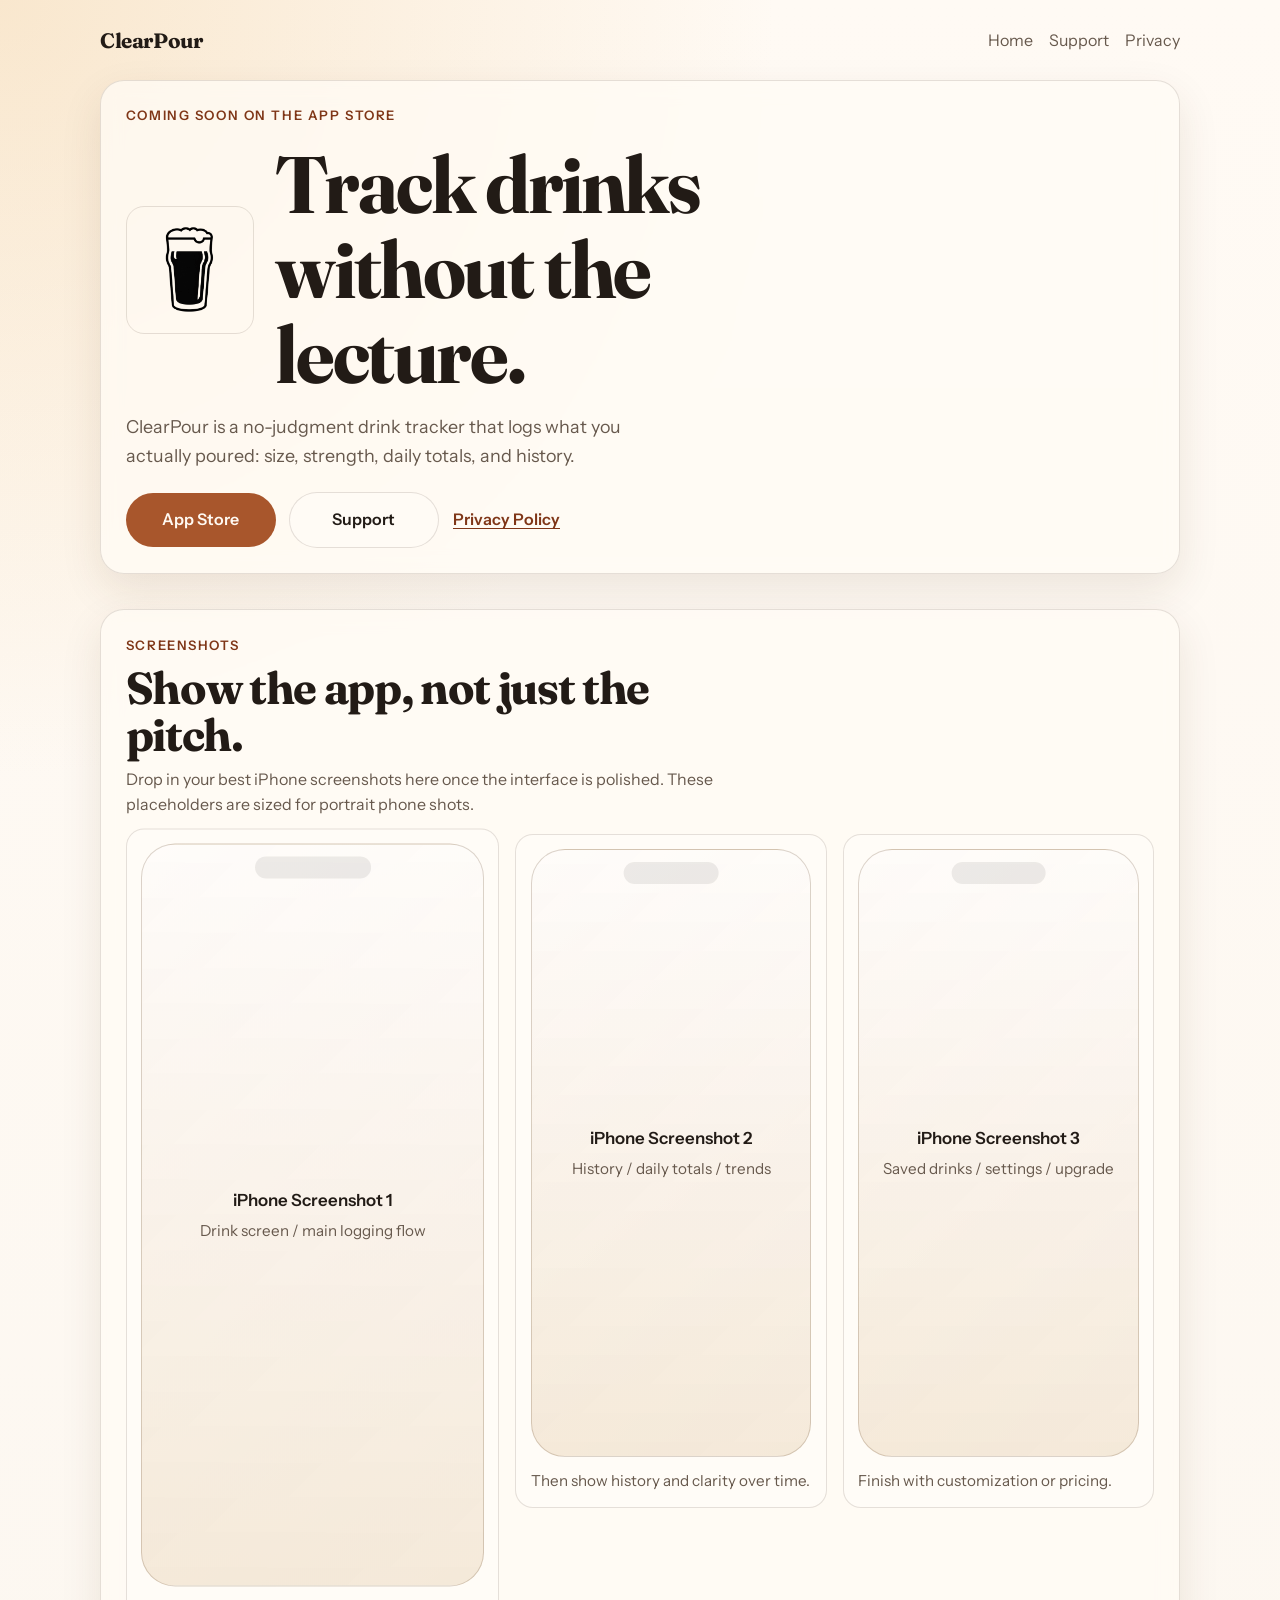
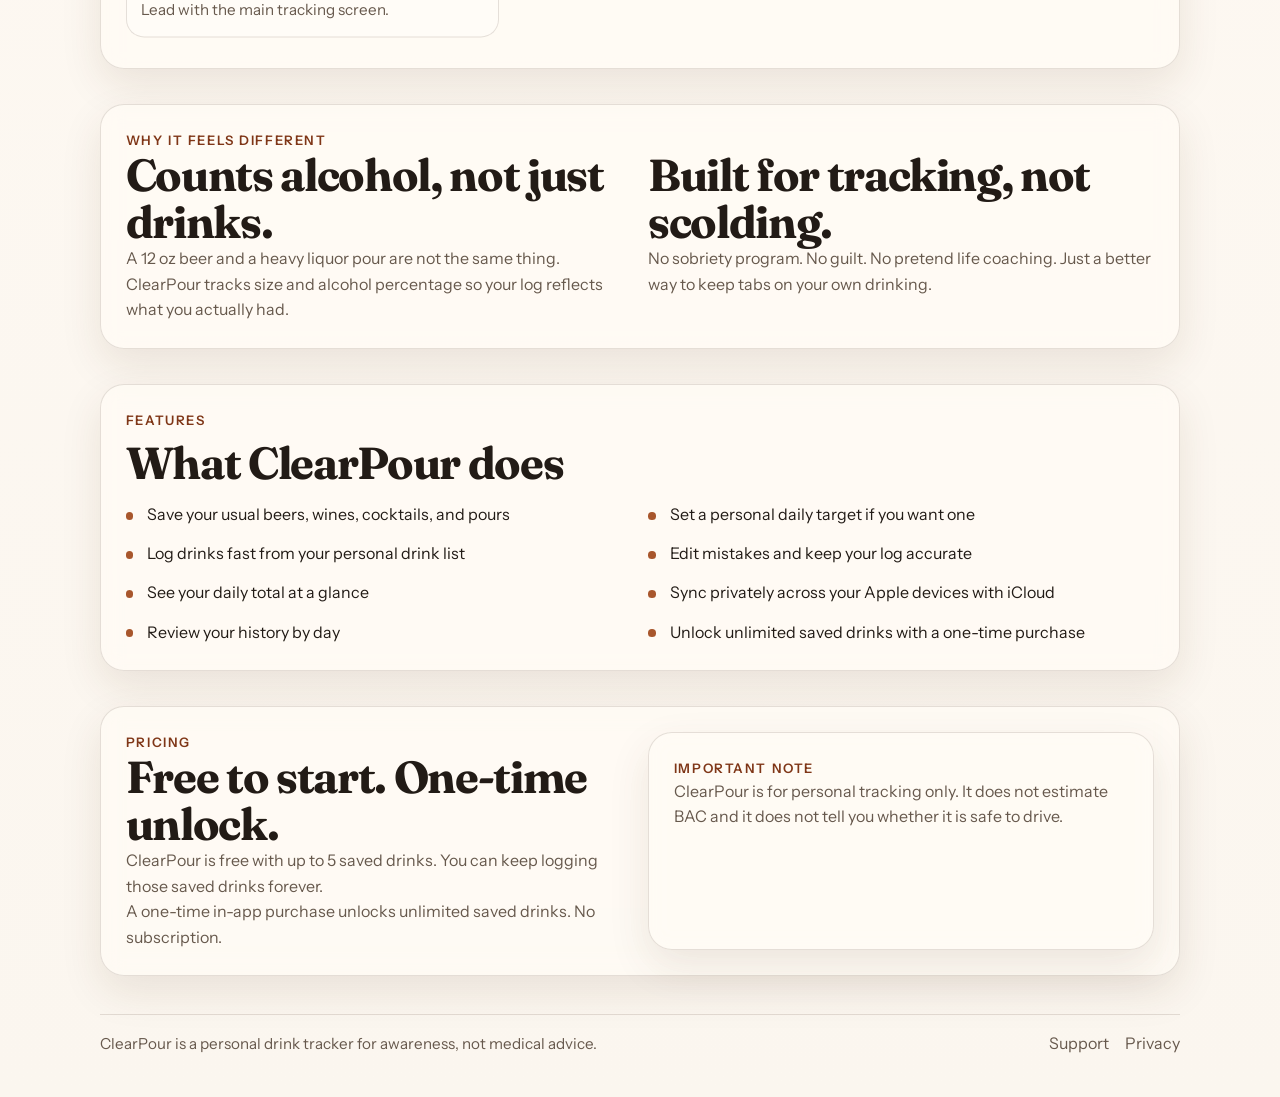
==== index.html @ d5881a1d "Add glasses" ====
<!DOCTYPE html>
<html lang="en">
  <head>
    <meta charset="UTF-8" />
    <meta name="viewport" content="width=device-width, initial-scale=1.0" />
    <title>ClearPour</title>
    <meta
      name="description"
      content="ClearPour is a no-judgment drink tracker that tracks what you actually poured: size, strength, daily totals, and history."
    />
    <link rel="preconnect" href="https://fonts.googleapis.com" />
    <link rel="preconnect" href="https://fonts.gstatic.com" crossorigin />
    <link
      href="https://fonts.googleapis.com/css2?family=Fraunces:opsz,wght@9..144,600;9..144,700&family=Instrument+Sans:wght@400;500;600&display=swap"
      rel="stylesheet"
    />
    <link rel="icon" type="image/png" sizes="32x32" href="/favicon.png" />
    <link rel="icon" type="image/png" sizes="16x16" href="/assets/icons/favicon-16x16.png" />
    <link rel="apple-touch-icon" sizes="180x180" href="/apple-touch-icon.png" />
    <link rel="stylesheet" href="/assets/styles.css" />
  </head>
  <body>
    <div class="site-shell">
      <header class="site-header">
        <a class="brand" href="/">ClearPour</a>
        <nav class="site-nav" aria-label="Primary">
          <a href="/">Home</a>
          <a href="/support/">Support</a>
          <a href="/privacy/">Privacy</a>
        </nav>
      </header>

      <main>
        <section class="hero">
          <p class="eyebrow">Coming soon on the App Store</p>
          <div class="hero-title-row">
            <div class="hero-drink-mark" aria-hidden="true">
              <img src="/assets/containers/beer-pint-glass.png" alt="" />
            </div>
            <h1>Track drinks without the lecture.</h1>
          </div>
          <p class="lede">
            ClearPour is a no-judgment drink tracker that logs what you actually
            poured: size, strength, daily totals, and history.
          </p>
          <div class="hero-actions">
            <a class="button" href="#">App Store</a>
            <a class="button button-secondary" href="/support/">Support</a>
            <a class="text-link" href="/privacy/">Privacy Policy</a>
          </div>
        </section>

        <section class="screenshot-section">
          <div class="section-heading">
            <p class="eyebrow">Screenshots</p>
            <h2>Show the app, not just the pitch.</h2>
            <p>
              Drop in your best iPhone screenshots here once the interface is
              polished. These placeholders are sized for portrait phone shots.
            </p>
          </div>

          <div class="screenshot-rail" aria-label="App screenshot placeholders">
            <figure class="phone-shot phone-shot-primary">
              <div class="screen-placeholder">
                <span class="placeholder-label">iPhone Screenshot 1</span>
                <span class="placeholder-note">Drink screen / main logging flow</span>
              </div>
              <figcaption>Lead with the main tracking screen.</figcaption>
            </figure>

            <figure class="phone-shot">
              <div class="screen-placeholder">
                <span class="placeholder-label">iPhone Screenshot 2</span>
                <span class="placeholder-note">History / daily totals / trends</span>
              </div>
              <figcaption>Then show history and clarity over time.</figcaption>
            </figure>

            <figure class="phone-shot">
              <div class="screen-placeholder">
                <span class="placeholder-label">iPhone Screenshot 3</span>
                <span class="placeholder-note">Saved drinks / settings / upgrade</span>
              </div>
              <figcaption>Finish with customization or pricing.</figcaption>
            </figure>
          </div>
        </section>

        <section class="highlight-panel">
          <p class="eyebrow">Why it feels different</p>
          <div class="highlight-grid">
            <div>
              <h2>Counts alcohol, not just drinks.</h2>
              <p>
                A 12 oz beer and a heavy liquor pour are not the same thing.
                ClearPour tracks size and alcohol percentage so your log reflects
                what you actually had.
              </p>
            </div>
            <div>
              <h2>Built for tracking, not scolding.</h2>
              <p>
                No sobriety program. No guilt. No pretend life coaching. Just a
                better way to keep tabs on your own drinking.
              </p>
            </div>
          </div>
        </section>

        <section class="copy-section">
          <div class="section-heading">
            <p class="eyebrow">Features</p>
            <h2>What ClearPour does</h2>
          </div>
          <div class="feature-columns">
            <ul class="plain-list">
              <li>Save your usual beers, wines, cocktails, and pours</li>
              <li>Log drinks fast from your personal drink list</li>
              <li>See your daily total at a glance</li>
              <li>Review your history by day</li>
            </ul>
            <ul class="plain-list">
              <li>Set a personal daily target if you want one</li>
              <li>Edit mistakes and keep your log accurate</li>
              <li>Sync privately across your Apple devices with iCloud</li>
              <li>Unlock unlimited saved drinks with a one-time purchase</li>
            </ul>
          </div>
        </section>

        <section class="pricing-row">
          <div>
            <p class="eyebrow">Pricing</p>
            <h2>Free to start. One-time unlock.</h2>
            <p>
              ClearPour is free with up to 5 saved drinks. You can keep logging
              those saved drinks forever.
            </p>
            <p>
              A one-time in-app purchase unlocks unlimited saved drinks. No
              subscription.
            </p>
          </div>
          <aside class="callout">
            <p class="eyebrow">Important note</p>
            <p>
              ClearPour is for personal tracking only. It does not estimate BAC
              and it does not tell you whether it is safe to drive.
            </p>
          </aside>
        </section>
      </main>

      <footer class="site-footer">
        <p>ClearPour is a personal drink tracker for awareness, not medical advice.</p>
        <div class="footer-links">
          <a href="/support/">Support</a>
          <a href="/privacy/">Privacy</a>
        </div>
      </footer>
    </div>
  </body>
</html>
---- assets/styles.css ----
:root {
  color-scheme: light;
  --bg: #fbf6ef;
  --bg-warm: #f1e4d2;
  --paper: rgba(255, 251, 245, 0.76);
  --paper-strong: rgba(255, 252, 247, 0.92);
  --ink: #221b16;
  --muted: #67594d;
  --line: rgba(72, 52, 35, 0.14);
  --accent: #a8562c;
  --accent-deep: #7f3617;
  --highlight: #f0cb95;
  --radius-lg: 24px;
  --radius-md: 18px;
  --content-width: min(1040px, calc(100vw - 1.5rem));
  --shadow: 0 16px 42px rgba(76, 47, 24, 0.1);
}

* {
  box-sizing: border-box;
}

html {
  min-height: 100%;
  background:
    radial-gradient(circle at top left, rgba(240, 203, 149, 0.4), transparent 26%),
    linear-gradient(180deg, #fffaf4 0%, var(--bg) 100%);
}

body {
  margin: 0;
  color: var(--ink);
  font-family: "Instrument Sans", "Avenir Next", "Segoe UI", sans-serif;
  line-height: 1.6;
}

a {
  color: var(--accent-deep);
  text-decoration-thickness: 0.08em;
  text-underline-offset: 0.18em;
}

a:hover {
  color: var(--accent);
}

.site-shell {
  width: var(--content-width);
  margin: 0 auto;
  padding: 0.9rem 0 2.5rem;
}

.site-header,
.site-footer {
  display: flex;
  align-items: center;
  justify-content: space-between;
  gap: 1rem;
}

.site-header {
  padding: 0.4rem 0 1.4rem;
}

.brand {
  color: var(--ink);
  text-decoration: none;
  font-family: "Fraunces", Georgia, serif;
  font-size: 1.3rem;
  font-weight: 700;
  letter-spacing: -0.02em;
}

.site-nav,
.footer-links {
  display: flex;
  flex-wrap: wrap;
  gap: 1rem;
}

.site-nav a,
.footer-links a {
  color: var(--muted);
  text-decoration: none;
}

.site-nav a:hover,
.footer-links a:hover {
  color: var(--ink);
}

main,
.page-main {
  display: grid;
  gap: 2.2rem;
}

.hero,
.page-hero,
.copy-section,
.policy-text,
.pricing-row,
.screenshot-section {
  display: grid;
  gap: 1rem;
}

.hero,
.page-hero,
.copy-section,
.policy-text,
.pricing-row,
.screenshot-section,
.highlight-panel,
.callout {
  padding: 1.2rem;
  border: 1px solid var(--line);
  border-radius: var(--radius-lg);
  background: var(--paper);
  box-shadow: var(--shadow);
  backdrop-filter: blur(10px);
}

.eyebrow {
  margin: 0;
  color: var(--accent-deep);
  font-size: 0.82rem;
  font-weight: 600;
  letter-spacing: 0.12em;
  text-transform: uppercase;
}

h1,
h2,
h3 {
  margin: 0;
  font-family: "Fraunces", Georgia, serif;
  font-weight: 700;
  letter-spacing: -0.03em;
  line-height: 1.06;
}

h1 {
  max-width: 10ch;
  font-size: clamp(2.8rem, 13vw, 5rem);
}

.hero-title-row {
  display: flex;
  align-items: center;
  gap: clamp(0.85rem, 3vw, 1.35rem);
}

.hero-drink-mark {
  width: clamp(5.25rem, 18vw, 8rem);
  aspect-ratio: 1;
  flex: 0 0 auto;
  display: flex;
  align-items: center;
  justify-content: center;
  overflow: hidden;
  border: 1px solid var(--line);
  border-radius: var(--radius-md);
  background: transparent;
}

.hero-drink-mark img {
  display: block;
  width: 72%;
  height: 72%;
  object-fit: contain;
  filter: grayscale(1) contrast(1.18) brightness(0.98);
  mix-blend-mode: multiply;
}

h2 {
  font-size: clamp(1.8rem, 7vw, 2.8rem);
}

h3 {
  font-size: 1.22rem;
}

p {
  margin: 0;
  color: var(--muted);
}

.lede {
  max-width: 34rem;
  font-size: 1.12rem;
}

.narrow {
  max-width: 42rem;
}

.hero-actions {
  display: flex;
  flex-wrap: wrap;
  gap: 0.8rem;
  padding-top: 0.35rem;
}

.button {
  display: inline-flex;
  align-items: center;
  justify-content: center;
  min-height: 3rem;
  padding: 0.9rem 1.2rem;
  border-radius: 999px;
  background: var(--accent);
  color: #fff9f2;
  font-weight: 600;
  text-decoration: none;
}

.button:hover {
  background: var(--accent-deep);
  color: #fff9f2;
}

.button-secondary {
  background: rgba(255, 251, 245, 0.9);
  color: var(--ink);
  border: 1px solid var(--line);
}

.button-secondary:hover {
  color: var(--ink);
  background: #fffdf9;
}

.text-link {
  display: inline-flex;
  align-items: center;
  padding: 0.9rem 0.1rem;
  font-weight: 600;
}

.section-heading {
  display: grid;
  gap: 0.5rem;
  max-width: 40rem;
}

.screenshot-rail {
  display: grid;
  grid-template-columns: 1fr;
  gap: 1rem;
}

.phone-shot {
  margin: 0;
  display: grid;
  gap: 0.7rem;
  padding: 0.9rem;
  border: 1px solid var(--line);
  border-radius: var(--radius-md);
  background: var(--paper-strong);
}

.screen-placeholder {
  aspect-ratio: 9 / 19.5;
  border-radius: 34px;
  border: 1px solid rgba(96, 64, 33, 0.22);
  background:
    linear-gradient(180deg, rgba(255, 255, 255, 0.82), rgba(244, 232, 216, 0.9)),
    linear-gradient(135deg, rgba(240, 203, 149, 0.25), rgba(168, 86, 44, 0.08));
  display: flex;
  align-items: center;
  justify-content: center;
  flex-direction: column;
  padding: 1.4rem;
  text-align: center;
  position: relative;
  overflow: hidden;
}

.screen-placeholder::before {
  content: "";
  position: absolute;
  top: 12px;
  left: 50%;
  width: 34%;
  max-width: 118px;
  height: 22px;
  transform: translateX(-50%);
  border-radius: 999px;
  background: rgba(34, 27, 22, 0.08);
}

.placeholder-label {
  color: var(--ink);
  font-weight: 600;
  font-size: 1.05rem;
}

.placeholder-note {
  margin-top: 0.3rem;
  max-width: 15rem;
  color: var(--muted);
  font-size: 0.95rem;
}

.phone-shot figcaption {
  color: var(--muted);
  font-size: 0.95rem;
}

.highlight-grid,
.feature-columns,
.pricing-row {
  display: grid;
  gap: 1rem;
}

.plain-list,
.faq-list {
  margin: 0;
  padding: 0;
}

.plain-list {
  list-style: none;
  display: grid;
  gap: 0.85rem;
}

.plain-list li {
  position: relative;
  padding-left: 1.35rem;
}

.plain-list li::before {
  content: "";
  position: absolute;
  top: 0.62rem;
  left: 0;
  width: 0.48rem;
  height: 0.48rem;
  border-radius: 50%;
  background: var(--accent);
}

.faq-list {
  display: grid;
  gap: 1.3rem;
}

.faq-list > div {
  padding: 1rem 0 0.1rem;
  border-top: 1px solid var(--line);
}

.faq-list > div:first-child {
  padding-top: 0.2rem;
  border-top: 0;
}

.faq-list > div,
.policy-text > h2,
.policy-text > p {
  max-width: 42rem;
}

.policy-text > h2 {
  margin-top: 1rem;
}

.policy-text > h2:first-child {
  margin-top: 0;
}

.policy-text > p + h2 {
  padding-top: 0.35rem;
}

.site-footer {
  margin-top: 2.4rem;
  padding-top: 1rem;
  border-top: 1px solid var(--line);
}

.site-footer p {
  max-width: 36rem;
  font-size: 0.95rem;
}

@media (min-width: 700px) {
  .site-shell {
    width: min(1080px, calc(100vw - 2rem));
    padding-top: 1.1rem;
  }

  .hero-actions {
    align-items: center;
  }

  .button {
    min-width: 150px;
  }

  .screenshot-rail {
    grid-template-columns: 1.2fr 1fr 1fr;
    align-items: start;
  }

  .phone-shot-primary {
    transform: translateY(-0.35rem);
  }

  .highlight-grid,
  .feature-columns,
  .pricing-row {
    grid-template-columns: 1fr 1fr;
  }

  .hero,
  .page-hero,
  .copy-section,
  .policy-text,
  .pricing-row,
  .screenshot-section,
  .highlight-panel,
  .callout {
    padding: 1.55rem;
  }
}

@media (max-width: 699px) {
  .site-header,
  .site-footer {
    align-items: flex-start;
    flex-direction: column;
  }

  .hero-title-row {
    align-items: flex-start;
  }

  .button {
    width: 100%;
  }

  .text-link {
    padding-top: 0.35rem;
  }
}
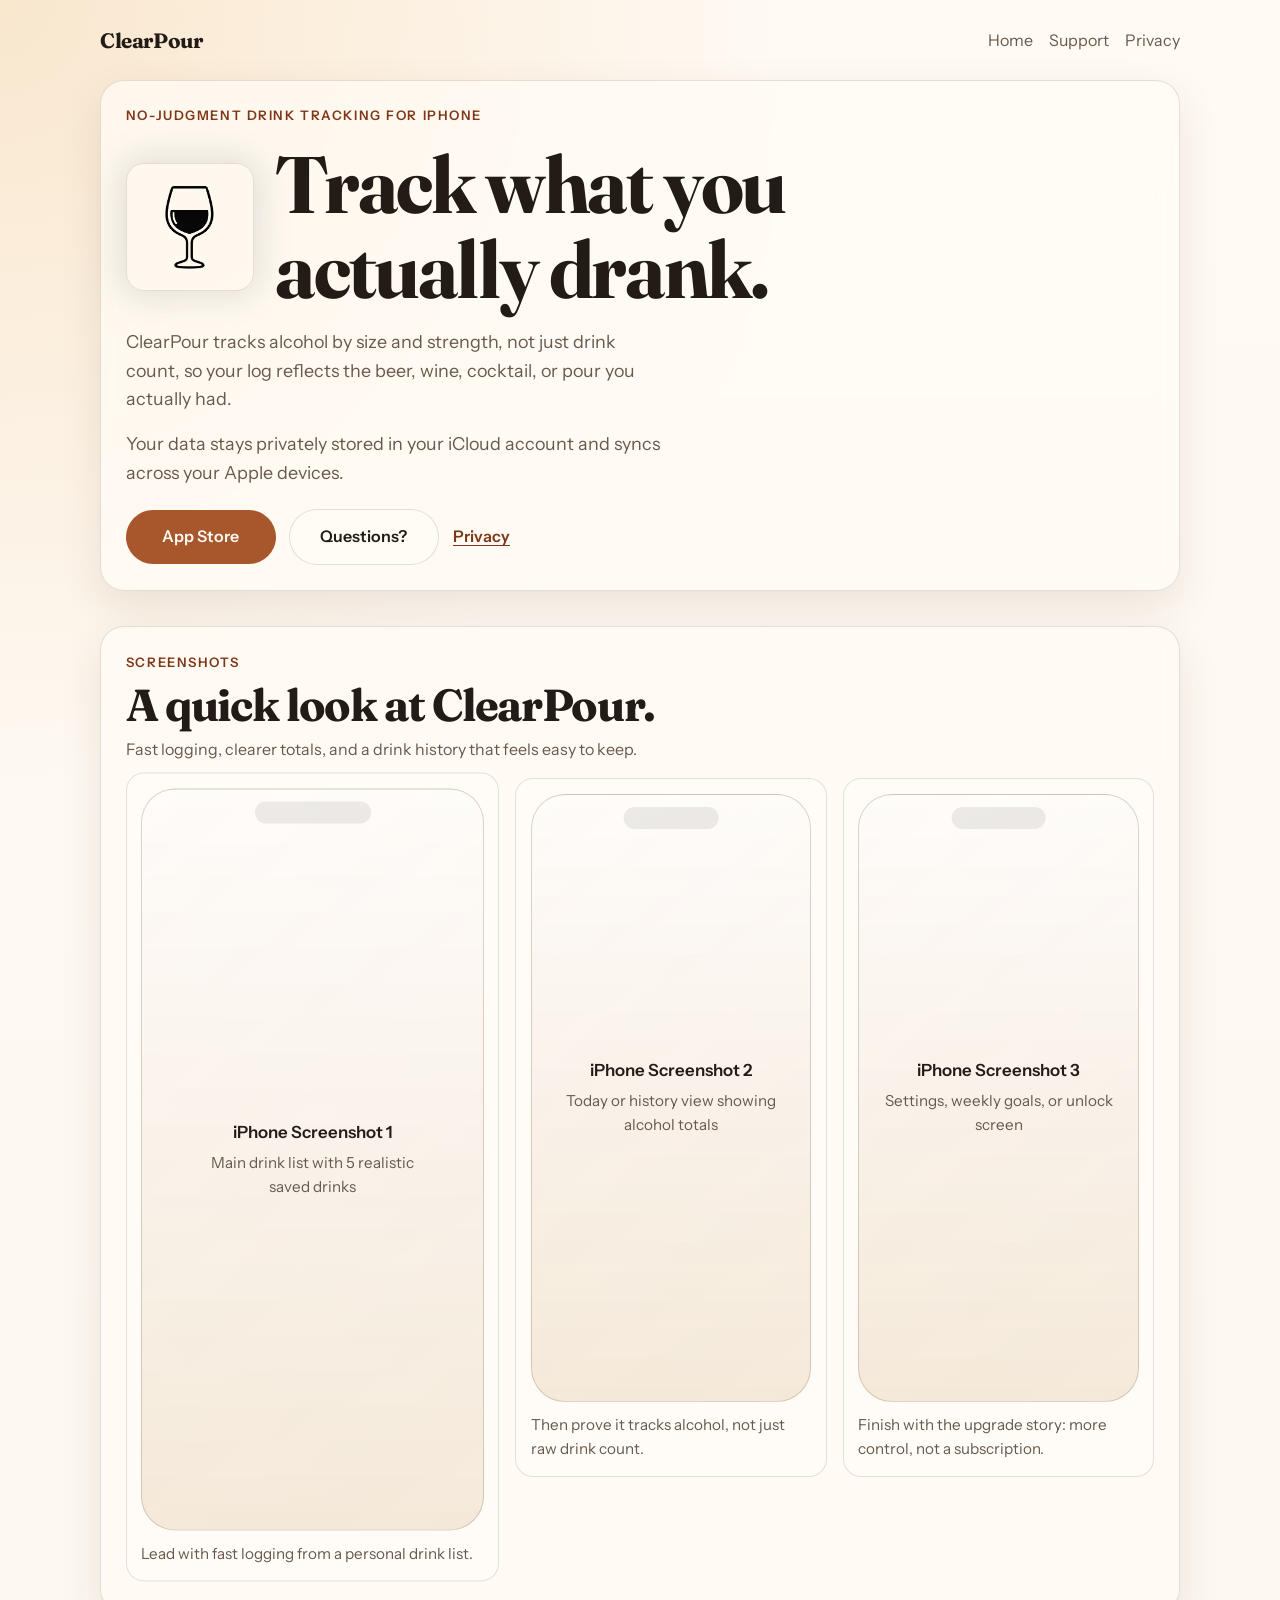
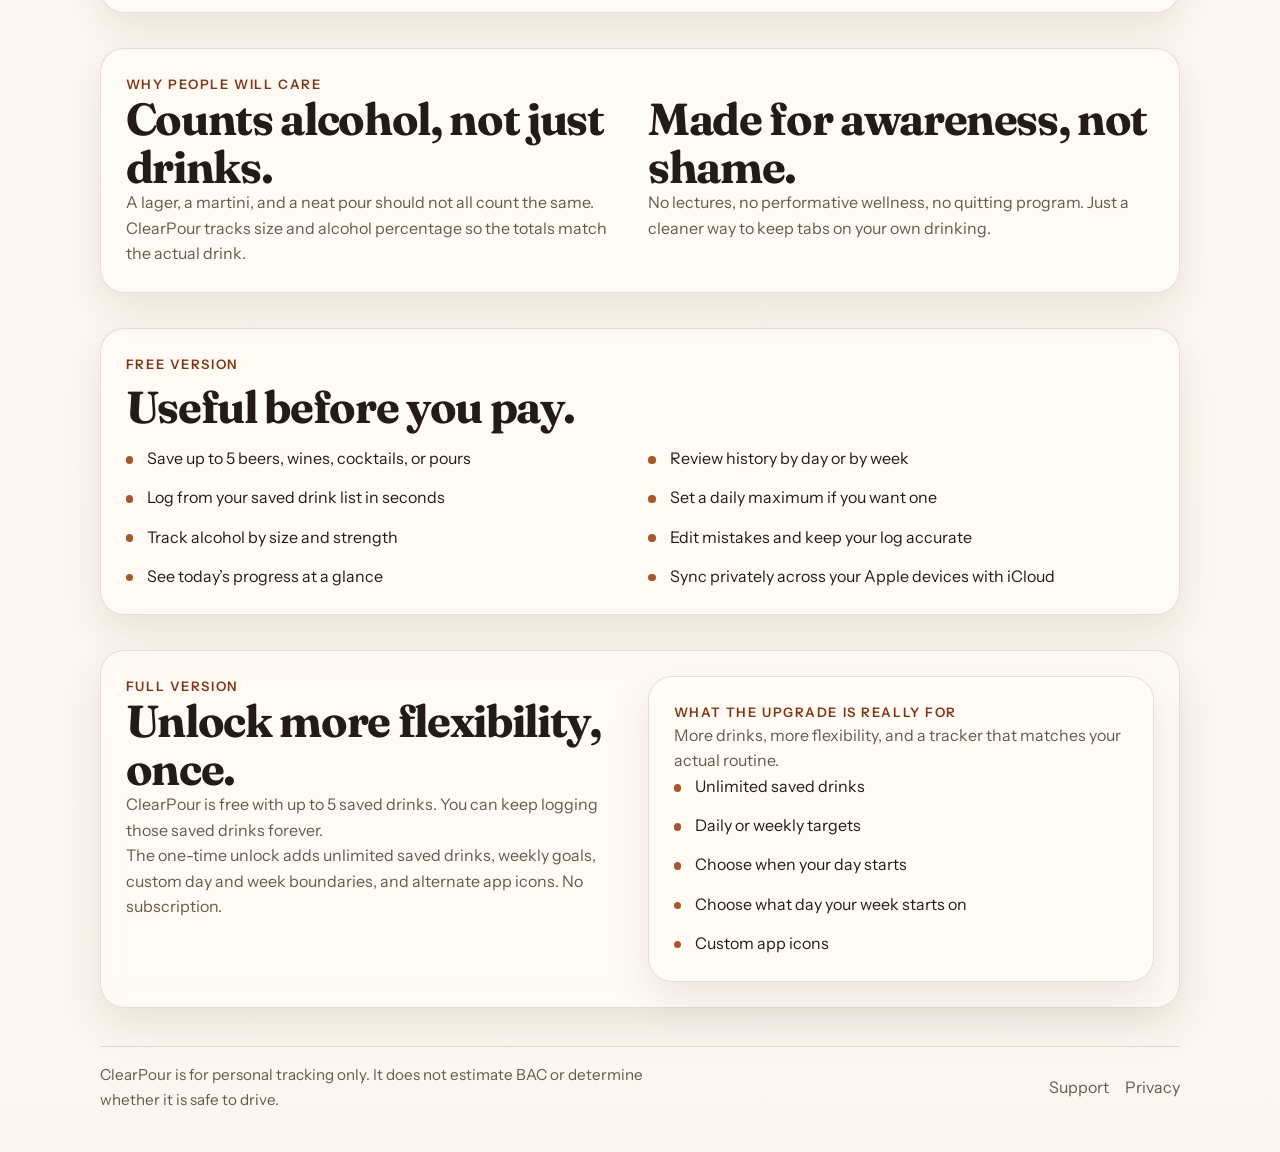
==== commit 5c66b5a8: "Refine copy" ====
--- a/index.html
+++ b/index.html
@@ -6,7 +6,7 @@
     <title>ClearPour</title>
     <meta
       name="description"
-      content="ClearPour is a no-judgment drink tracker that tracks what you actually poured: size, strength, daily totals, and history."
+      content="ClearPour is a no-judgment drink tracker that counts alcohol by size and strength, not just drink count, and keeps your data privately synced in your iCloud account."
     />
     <link rel="preconnect" href="https://fonts.googleapis.com" />
     <link rel="preconnect" href="https://fonts.gstatic.com" crossorigin />
@@ -18,6 +18,7 @@
     <link rel="icon" type="image/png" sizes="16x16" href="/assets/icons/favicon-16x16.png" />
     <link rel="apple-touch-icon" sizes="180x180" href="/apple-touch-icon.png" />
     <link rel="stylesheet" href="/assets/styles.css" />
+    <script src="/assets/container-cycle.js" defer></script>
   </head>
   <body>
     <div class="site-shell">
@@ -32,31 +33,41 @@
 
       <main>
         <section class="hero">
-          <p class="eyebrow">Coming soon on the App Store</p>
+          <p class="eyebrow">No-judgment drink tracking for iPhone</p>
           <div class="hero-title-row">
-            <div class="hero-drink-mark" aria-hidden="true">
-              <img src="/assets/containers/beer-pint-glass.png" alt="" />
+            <div class="hero-drink-mark">
+              <img
+                class="is-active"
+                src="/assets/containers/beer-pint-glass.png"
+                alt="Beer pint glass"
+              />
+              <img src="/assets/containers/wine.png" alt="Wine glass" />
+              <img src="/assets/containers/shot-glass.png" alt="Shot glass" />
+              <img src="/assets/containers/coupe-glass.png" alt="Coupe glass" />
             </div>
-            <h1>Track drinks without the lecture.</h1>
+            <h1>Track what you actually drank.</h1>
           </div>
           <p class="lede">
-            ClearPour is a no-judgment drink tracker that logs what you actually
-            poured: size, strength, daily totals, and history.
+            ClearPour tracks alcohol by size and strength, not just drink count,
+            so your log reflects the beer, wine, cocktail, or pour you actually had.
+          </p>
+          <p class="lede">
+            Your data stays privately stored in your iCloud account and syncs across
+            your Apple devices.
           </p>
           <div class="hero-actions">
             <a class="button" href="#">App Store</a>
-            <a class="button button-secondary" href="/support/">Support</a>
-            <a class="text-link" href="/privacy/">Privacy Policy</a>
+            <a class="button button-secondary" href="/support/">Questions?</a>
+            <a class="text-link" href="/privacy/">Privacy</a>
           </div>
         </section>
 
         <section class="screenshot-section">
           <div class="section-heading">
             <p class="eyebrow">Screenshots</p>
-            <h2>Show the app, not just the pitch.</h2>
+            <h2>A quick look at ClearPour.</h2>
             <p>
-              Drop in your best iPhone screenshots here once the interface is
-              polished. These placeholders are sized for portrait phone shots.
+              Fast logging, clearer totals, and a drink history that feels easy to keep.
             </p>
           </div>
 
@@ -64,45 +75,44 @@
             <figure class="phone-shot phone-shot-primary">
               <div class="screen-placeholder">
                 <span class="placeholder-label">iPhone Screenshot 1</span>
-                <span class="placeholder-note">Drink screen / main logging flow</span>
+                <span class="placeholder-note">Main drink list with 5 realistic saved drinks</span>
               </div>
-              <figcaption>Lead with the main tracking screen.</figcaption>
+              <figcaption>Lead with fast logging from a personal drink list.</figcaption>
             </figure>
 
             <figure class="phone-shot">
               <div class="screen-placeholder">
                 <span class="placeholder-label">iPhone Screenshot 2</span>
-                <span class="placeholder-note">History / daily totals / trends</span>
+                <span class="placeholder-note">Today or history view showing alcohol totals</span>
               </div>
-              <figcaption>Then show history and clarity over time.</figcaption>
+              <figcaption>Then prove it tracks alcohol, not just raw drink count.</figcaption>
             </figure>
 
             <figure class="phone-shot">
               <div class="screen-placeholder">
                 <span class="placeholder-label">iPhone Screenshot 3</span>
-                <span class="placeholder-note">Saved drinks / settings / upgrade</span>
+                <span class="placeholder-note">Settings, weekly goals, or unlock screen</span>
               </div>
-              <figcaption>Finish with customization or pricing.</figcaption>
+              <figcaption>Finish with the upgrade story: more control, not a subscription.</figcaption>
             </figure>
           </div>
         </section>
 
         <section class="highlight-panel">
-          <p class="eyebrow">Why it feels different</p>
+          <p class="eyebrow">Why people will care</p>
           <div class="highlight-grid">
             <div>
               <h2>Counts alcohol, not just drinks.</h2>
               <p>
-                A 12 oz beer and a heavy liquor pour are not the same thing.
-                ClearPour tracks size and alcohol percentage so your log reflects
-                what you actually had.
+                A lager, a martini, and a neat pour should not all count the same.
+                ClearPour tracks size and alcohol percentage so the totals match the actual drink.
               </p>
             </div>
             <div>
-              <h2>Built for tracking, not scolding.</h2>
+              <h2>Made for awareness, not shame.</h2>
               <p>
-                No sobriety program. No guilt. No pretend life coaching. Just a
-                better way to keep tabs on your own drinking.
+                No lectures, no performative wellness, no quitting program. Just a cleaner
+                way to keep tabs on your own drinking.
               </p>
             </div>
           </div>
@@ -110,50 +120,54 @@
 
         <section class="copy-section">
           <div class="section-heading">
-            <p class="eyebrow">Features</p>
-            <h2>What ClearPour does</h2>
+            <p class="eyebrow">Free Version</p>
+            <h2>Useful before you pay.</h2>
           </div>
           <div class="feature-columns">
             <ul class="plain-list">
-              <li>Save your usual beers, wines, cocktails, and pours</li>
-              <li>Log drinks fast from your personal drink list</li>
-              <li>See your daily total at a glance</li>
-              <li>Review your history by day</li>
+              <li>Save up to 5 beers, wines, cocktails, or pours</li>
+              <li>Log from your saved drink list in seconds</li>
+              <li>Track alcohol by size and strength</li>
+              <li>See today’s progress at a glance</li>
             </ul>
             <ul class="plain-list">
-              <li>Set a personal daily target if you want one</li>
+              <li>Review history by day or by week</li>
+              <li>Set a daily maximum if you want one</li>
               <li>Edit mistakes and keep your log accurate</li>
               <li>Sync privately across your Apple devices with iCloud</li>
-              <li>Unlock unlimited saved drinks with a one-time purchase</li>
             </ul>
           </div>
         </section>
 
         <section class="pricing-row">
           <div>
-            <p class="eyebrow">Pricing</p>
-            <h2>Free to start. One-time unlock.</h2>
+            <p class="eyebrow">Full Version</p>
+            <h2>Unlock more flexibility, once.</h2>
             <p>
               ClearPour is free with up to 5 saved drinks. You can keep logging
               those saved drinks forever.
             </p>
             <p>
-              A one-time in-app purchase unlocks unlimited saved drinks. No
-              subscription.
+              The one-time unlock adds unlimited saved drinks, weekly goals,
+              custom day and week boundaries, and alternate app icons. No subscription.
             </p>
           </div>
           <aside class="callout">
-            <p class="eyebrow">Important note</p>
-            <p>
-              ClearPour is for personal tracking only. It does not estimate BAC
-              and it does not tell you whether it is safe to drive.
-            </p>
+            <p class="eyebrow">What the upgrade is really for</p>
+            <p>More drinks, more flexibility, and a tracker that matches your actual routine.</p>
+            <ul class="plain-list">
+              <li>Unlimited saved drinks</li>
+              <li>Daily or weekly targets</li>
+              <li>Choose when your day starts</li>
+              <li>Choose what day your week starts on</li>
+              <li>Custom app icons</li>
+            </ul>
           </aside>
         </section>
       </main>
 
       <footer class="site-footer">
-        <p>ClearPour is a personal drink tracker for awareness, not medical advice.</p>
+        <p>ClearPour is for personal tracking only. It does not estimate BAC or determine whether it is safe to drive.</p>
         <div class="footer-links">
           <a href="/support/">Support</a>
           <a href="/privacy/">Privacy</a>
--- a/assets/styles.css
+++ b/assets/styles.css
@@ -162,6 +162,8 @@
   border: 1px solid var(--line);
   border-radius: var(--radius-md);
   background: transparent;
+  position: relative;
+  box-shadow: 0px 0px 35px 7px rgba(0, 0, 0, .1);
 }
 
 .hero-drink-mark img {
@@ -171,6 +173,13 @@
   object-fit: contain;
   filter: grayscale(1) contrast(1.18) brightness(0.98);
   mix-blend-mode: multiply;
+  opacity: 0;
+  position: absolute;
+  transition: opacity 0.5s ease;
+}
+
+.hero-drink-mark img.is-active {
+  opacity: 1;
 }
 
 h2 {
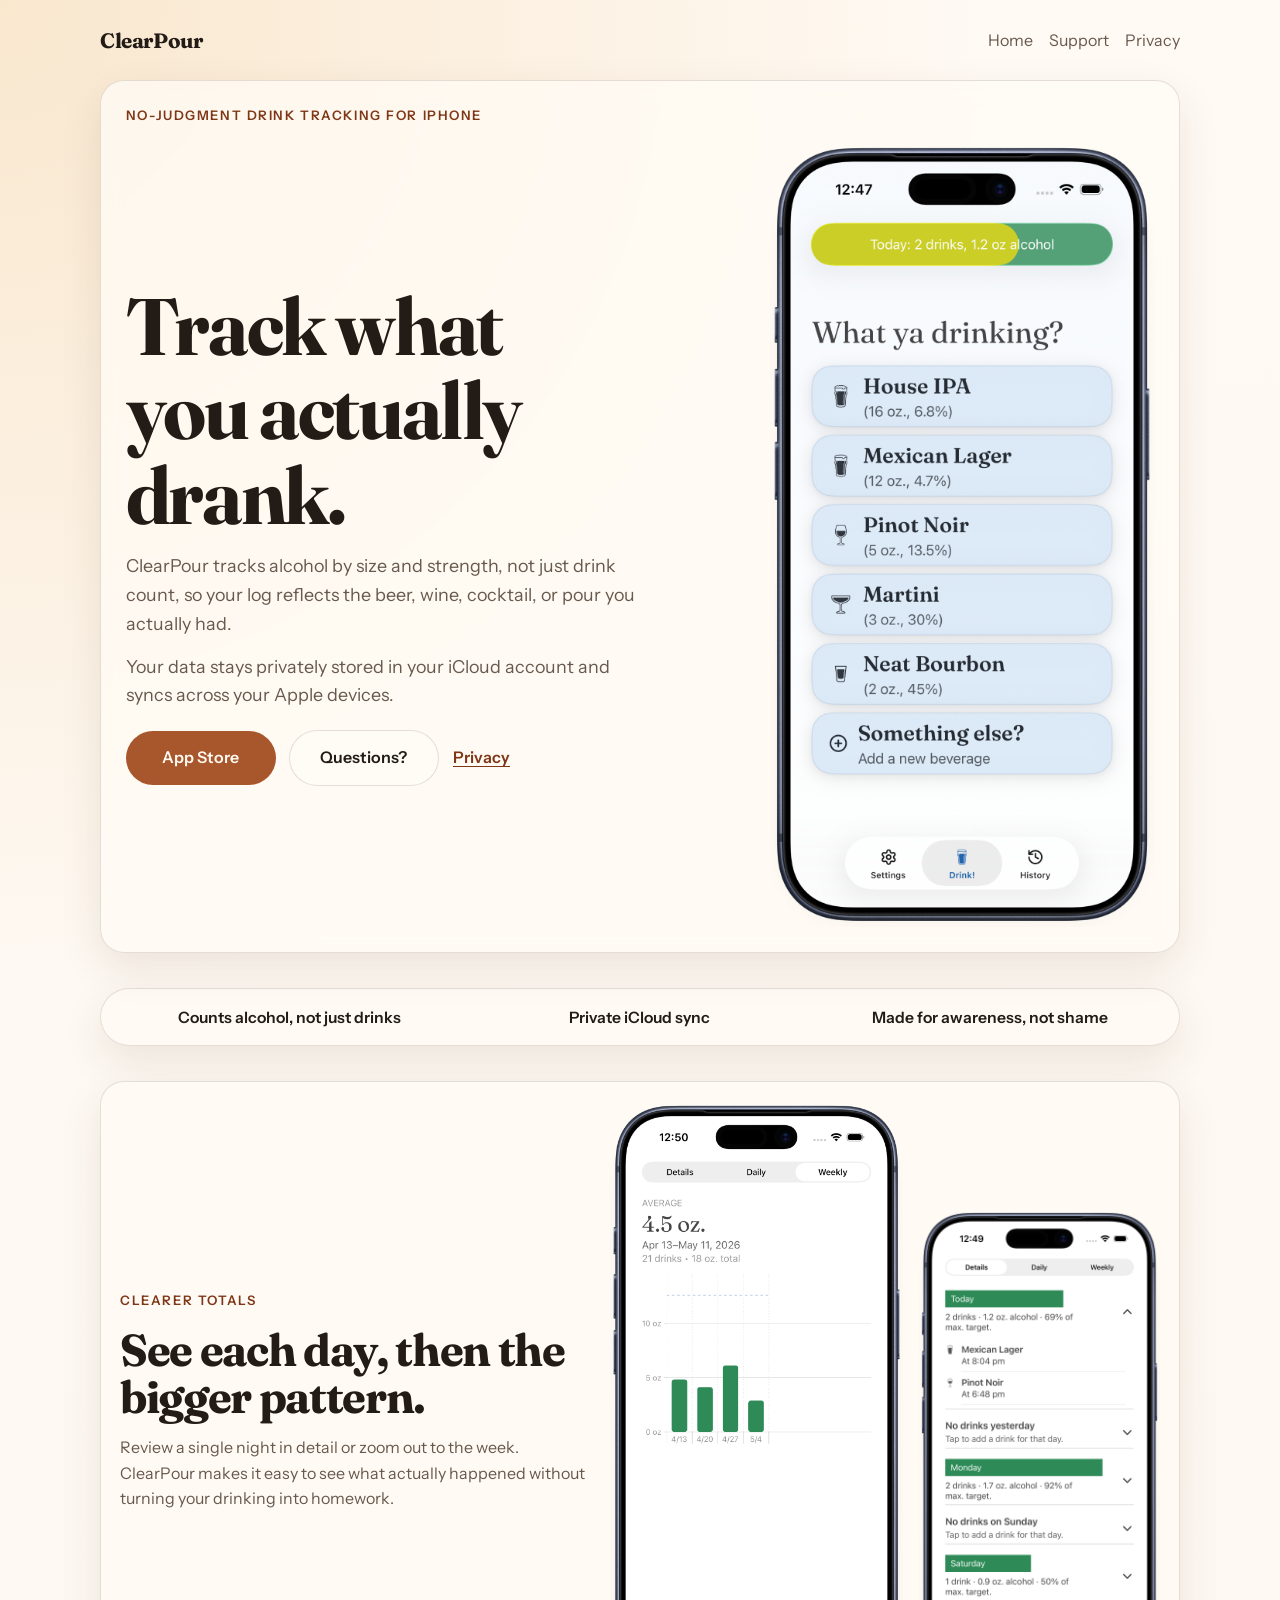
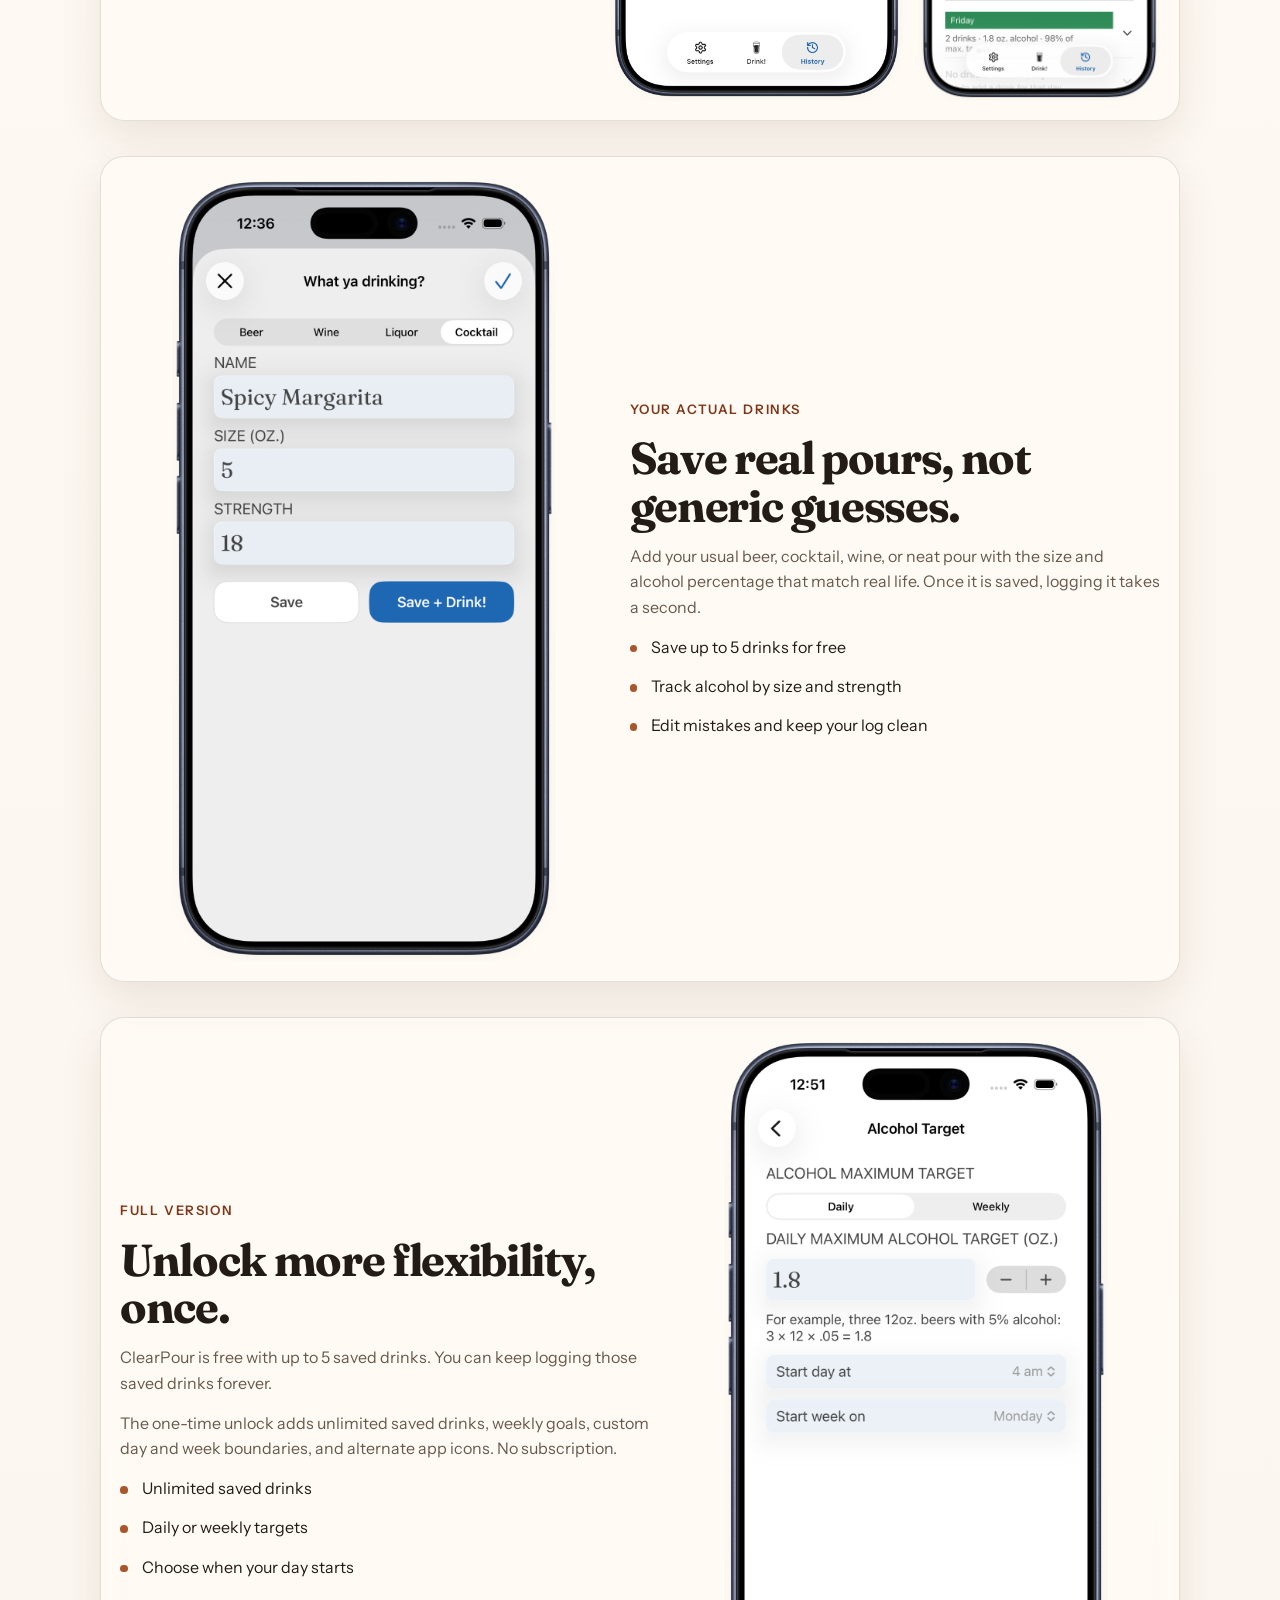
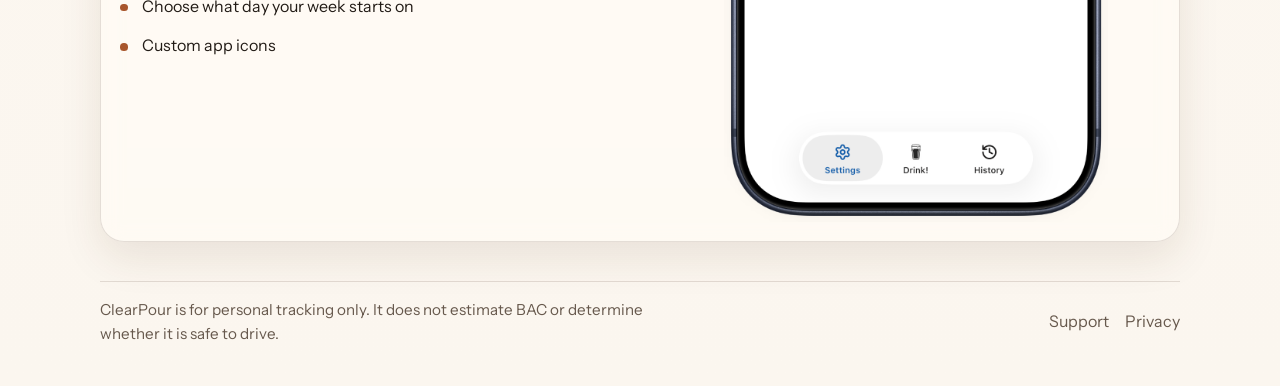
==== commit 5255609d: "Incorporate screenshots" ====
--- a/index.html
+++ b/index.html
@@ -18,7 +18,6 @@
     <link rel="icon" type="image/png" sizes="16x16" href="/assets/icons/favicon-16x16.png" />
     <link rel="apple-touch-icon" sizes="180x180" href="/apple-touch-icon.png" />
     <link rel="stylesheet" href="/assets/styles.css" />
-    <script src="/assets/container-cycle.js" defer></script>
   </head>
   <body>
     <div class="site-shell">
@@ -34,113 +33,87 @@
       <main>
         <section class="hero">
           <p class="eyebrow">No-judgment drink tracking for iPhone</p>
-          <div class="hero-title-row">
-            <div class="hero-drink-mark">
+          <div class="hero-layout">
+            <div class="hero-copy">
+              <h1>Track what you actually drank.</h1>
+              <p class="lede">
+                ClearPour tracks alcohol by size and strength, not just drink count,
+                so your log reflects the beer, wine, cocktail, or pour you actually had.
+              </p>
+              <p class="lede">
+                Your data stays privately stored in your iCloud account and syncs across
+                your Apple devices.
+              </p>
+              <div class="hero-actions">
+                <a class="button" href="#">App Store</a>
+                <a class="button button-secondary" href="/support/">Questions?</a>
+                <a class="text-link" href="/privacy/">Privacy</a>
+              </div>
+            </div>
+            <figure class="hero-phone">
               <img
-                class="is-active"
-                src="/assets/containers/beer-pint-glass.png"
-                alt="Beer pint glass"
+                src="/assets/screenshots/01-track-drinks.png"
+                alt="ClearPour drink list on iPhone"
               />
-              <img src="/assets/containers/wine.png" alt="Wine glass" />
-              <img src="/assets/containers/shot-glass.png" alt="Shot glass" />
-              <img src="/assets/containers/coupe-glass.png" alt="Coupe glass" />
-            </div>
-            <h1>Track what you actually drank.</h1>
-          </div>
-          <p class="lede">
-            ClearPour tracks alcohol by size and strength, not just drink count,
-            so your log reflects the beer, wine, cocktail, or pour you actually had.
-          </p>
-          <p class="lede">
-            Your data stays privately stored in your iCloud account and syncs across
-            your Apple devices.
-          </p>
-          <div class="hero-actions">
-            <a class="button" href="#">App Store</a>
-            <a class="button button-secondary" href="/support/">Questions?</a>
-            <a class="text-link" href="/privacy/">Privacy</a>
-          </div>
-        </section>
-
-        <section class="screenshot-section">
-          <div class="section-heading">
-            <p class="eyebrow">Screenshots</p>
-            <h2>A quick look at ClearPour.</h2>
-            <p>
-              Fast logging, clearer totals, and a drink history that feels easy to keep.
-            </p>
-          </div>
-
-          <div class="screenshot-rail" aria-label="App screenshot placeholders">
-            <figure class="phone-shot phone-shot-primary">
-              <div class="screen-placeholder">
-                <span class="placeholder-label">iPhone Screenshot 1</span>
-                <span class="placeholder-note">Main drink list with 5 realistic saved drinks</span>
-              </div>
-              <figcaption>Lead with fast logging from a personal drink list.</figcaption>
-            </figure>
-
-            <figure class="phone-shot">
-              <div class="screen-placeholder">
-                <span class="placeholder-label">iPhone Screenshot 2</span>
-                <span class="placeholder-note">Today or history view showing alcohol totals</span>
-              </div>
-              <figcaption>Then prove it tracks alcohol, not just raw drink count.</figcaption>
-            </figure>
-
-            <figure class="phone-shot">
-              <div class="screen-placeholder">
-                <span class="placeholder-label">iPhone Screenshot 3</span>
-                <span class="placeholder-note">Settings, weekly goals, or unlock screen</span>
-              </div>
-              <figcaption>Finish with the upgrade story: more control, not a subscription.</figcaption>
             </figure>
           </div>
         </section>
 
-        <section class="highlight-panel">
-          <p class="eyebrow">Why people will care</p>
-          <div class="highlight-grid">
-            <div>
-              <h2>Counts alcohol, not just drinks.</h2>
-              <p>
-                A lager, a martini, and a neat pour should not all count the same.
-                ClearPour tracks size and alcohol percentage so the totals match the actual drink.
-              </p>
-            </div>
-            <div>
-              <h2>Made for awareness, not shame.</h2>
-              <p>
-                No lectures, no performative wellness, no quitting program. Just a cleaner
-                way to keep tabs on your own drinking.
-              </p>
-            </div>
+        <section class="proof-strip">
+          <p>Counts alcohol, not just drinks</p>
+          <p>Private iCloud sync</p>
+          <p>Made for awareness, not shame</p>
+        </section>
+
+        <section class="story-block story-block-history">
+          <div class="story-copy">
+            <p class="eyebrow">Clearer Totals</p>
+            <h2>See each day, then the bigger pattern.</h2>
+            <p>
+              Review a single night in detail or zoom out to the week. ClearPour makes it
+              easy to see what actually happened without turning your drinking into homework.
+            </p>
+          </div>
+          <div class="story-visuals story-visuals-history">
+            <figure class="story-phone story-phone-main">
+              <img
+                src="/assets/screenshots/03-history-weekly.png"
+                alt="ClearPour weekly history on iPhone"
+              />
+            </figure>
+            <figure class="story-phone story-phone-detail">
+              <img
+                src="/assets/screenshots/02-history-detail.png"
+                alt="ClearPour daily history detail on iPhone"
+              />
+            </figure>
           </div>
         </section>
 
-        <section class="copy-section">
-          <div class="section-heading">
-            <p class="eyebrow">Free Version</p>
-            <h2>Useful before you pay.</h2>
-          </div>
-          <div class="feature-columns">
+        <section class="story-block story-block-add">
+          <figure class="story-phone">
+            <img
+              src="/assets/screenshots/04-add-drink.png"
+              alt="ClearPour add custom drink screen on iPhone"
+            />
+          </figure>
+          <div class="story-copy">
+            <p class="eyebrow">Your Actual Drinks</p>
+            <h2>Save real pours, not generic guesses.</h2>
+            <p>
+              Add your usual beer, cocktail, wine, or neat pour with the size and alcohol
+              percentage that match real life. Once it is saved, logging it takes a second.
+            </p>
             <ul class="plain-list">
-              <li>Save up to 5 beers, wines, cocktails, or pours</li>
-              <li>Log from your saved drink list in seconds</li>
+              <li>Save up to 5 drinks for free</li>
               <li>Track alcohol by size and strength</li>
-              <li>See today’s progress at a glance</li>
-            </ul>
-            <ul class="plain-list">
-              <li>Review history by day or by week</li>
-              <li>Set a daily maximum if you want one</li>
-              <li>Edit mistakes and keep your log accurate</li>
-              <li>Sync privately across your Apple devices with iCloud</li>
+              <li>Edit mistakes and keep your log clean</li>
             </ul>
           </div>
         </section>
 
-        <section class="pricing-row">
-          <div>
+        <section class="story-block story-block-upgrade">
+          <div class="story-copy">
             <p class="eyebrow">Full Version</p>
             <h2>Unlock more flexibility, once.</h2>
             <p>
@@ -151,10 +124,6 @@
               The one-time unlock adds unlimited saved drinks, weekly goals,
               custom day and week boundaries, and alternate app icons. No subscription.
             </p>
-          </div>
-          <aside class="callout">
-            <p class="eyebrow">What the upgrade is really for</p>
-            <p>More drinks, more flexibility, and a tracker that matches your actual routine.</p>
             <ul class="plain-list">
               <li>Unlimited saved drinks</li>
               <li>Daily or weekly targets</li>
@@ -162,7 +131,13 @@
               <li>Choose what day your week starts on</li>
               <li>Custom app icons</li>
             </ul>
-          </aside>
+          </div>
+          <figure class="story-phone">
+            <img
+              src="/assets/screenshots/05-daily-target.png"
+              alt="ClearPour daily target settings on iPhone"
+            />
+          </figure>
         </section>
       </main>
 
--- a/assets/styles.css
+++ b/assets/styles.css
@@ -141,45 +141,8 @@
 }
 
 h1 {
-  max-width: 10ch;
+  max-width: 9ch;
   font-size: clamp(2.8rem, 13vw, 5rem);
-}
-
-.hero-title-row {
-  display: flex;
-  align-items: center;
-  gap: clamp(0.85rem, 3vw, 1.35rem);
-}
-
-.hero-drink-mark {
-  width: clamp(5.25rem, 18vw, 8rem);
-  aspect-ratio: 1;
-  flex: 0 0 auto;
-  display: flex;
-  align-items: center;
-  justify-content: center;
-  overflow: hidden;
-  border: 1px solid var(--line);
-  border-radius: var(--radius-md);
-  background: transparent;
-  position: relative;
-  box-shadow: 0px 0px 35px 7px rgba(0, 0, 0, .1);
-}
-
-.hero-drink-mark img {
-  display: block;
-  width: 72%;
-  height: 72%;
-  object-fit: contain;
-  filter: grayscale(1) contrast(1.18) brightness(0.98);
-  mix-blend-mode: multiply;
-  opacity: 0;
-  position: absolute;
-  transition: opacity 0.5s ease;
-}
-
-.hero-drink-mark img.is-active {
-  opacity: 1;
 }
 
 h2 {
@@ -253,75 +216,85 @@
   max-width: 40rem;
 }
 
-.screenshot-rail {
-  display: grid;
-  grid-template-columns: 1fr;
-  gap: 1rem;
-}
-
-.phone-shot {
-  margin: 0;
-  display: grid;
-  gap: 0.7rem;
-  padding: 0.9rem;
-  border: 1px solid var(--line);
-  border-radius: var(--radius-md);
-  background: var(--paper-strong);
-}
-
-.screen-placeholder {
-  aspect-ratio: 9 / 19.5;
-  border-radius: 34px;
-  border: 1px solid rgba(96, 64, 33, 0.22);
-  background:
-    linear-gradient(180deg, rgba(255, 255, 255, 0.82), rgba(244, 232, 216, 0.9)),
-    linear-gradient(135deg, rgba(240, 203, 149, 0.25), rgba(168, 86, 44, 0.08));
-  display: flex;
-  align-items: center;
-  justify-content: center;
-  flex-direction: column;
-  padding: 1.4rem;
-  text-align: center;
-  position: relative;
-  overflow: hidden;
-}
-
-.screen-placeholder::before {
-  content: "";
-  position: absolute;
-  top: 12px;
-  left: 50%;
-  width: 34%;
-  max-width: 118px;
-  height: 22px;
-  transform: translateX(-50%);
-  border-radius: 999px;
-  background: rgba(34, 27, 22, 0.08);
-}
-
-.placeholder-label {
-  color: var(--ink);
-  font-weight: 600;
-  font-size: 1.05rem;
-}
-
-.placeholder-note {
-  margin-top: 0.3rem;
-  max-width: 15rem;
-  color: var(--muted);
-  font-size: 0.95rem;
-}
-
-.phone-shot figcaption {
-  color: var(--muted);
-  font-size: 0.95rem;
-}
-
 .highlight-grid,
 .feature-columns,
 .pricing-row {
   display: grid;
   gap: 1rem;
+}
+
+.hero-layout,
+.story-block {
+  display: grid;
+  gap: 1.35rem;
+}
+
+.hero-copy,
+.story-copy {
+  display: grid;
+  gap: 0.9rem;
+}
+
+.hero-phone,
+.story-phone {
+  margin: 0;
+  display: flex;
+  justify-content: center;
+}
+
+.hero-phone img,
+.story-phone img {
+  display: block;
+  width: min(100%, 24rem);
+  height: auto;
+}
+
+.proof-strip {
+  display: grid;
+  gap: 0.65rem;
+  padding: 0.95rem 1.2rem;
+  border: 1px solid var(--line);
+  border-radius: 999px;
+  background: rgba(255, 251, 245, 0.68);
+  box-shadow: var(--shadow);
+  text-align: center;
+}
+
+.proof-strip p {
+  color: var(--ink);
+  font-size: 0.98rem;
+  font-weight: 600;
+}
+
+.story-block {
+  padding: 1.2rem;
+  border: 1px solid var(--line);
+  border-radius: var(--radius-lg);
+  background: var(--paper);
+  box-shadow: var(--shadow);
+  backdrop-filter: blur(10px);
+}
+
+.story-visuals {
+  display: grid;
+  gap: 1rem;
+  align-items: end;
+}
+
+.story-visuals-history {
+  grid-template-columns: minmax(0, 1fr) minmax(0, 0.82fr);
+}
+
+.story-phone-main img {
+  width: min(100%, 24rem);
+}
+
+.story-phone-detail {
+  align-self: end;
+}
+
+.story-phone-detail img {
+  width: min(100%, 18rem);
 }
 
 .plain-list,
@@ -410,19 +383,45 @@
     min-width: 150px;
   }
 
-  .screenshot-rail {
-    grid-template-columns: 1.2fr 1fr 1fr;
-    align-items: start;
-  }
-
-  .phone-shot-primary {
-    transform: translateY(-0.35rem);
-  }
-
   .highlight-grid,
   .feature-columns,
   .pricing-row {
     grid-template-columns: 1fr 1fr;
+  }
+
+  .hero-layout {
+    grid-template-columns: minmax(0, 1fr) minmax(320px, 0.9fr);
+    align-items: center;
+  }
+
+  .hero-phone {
+    justify-content: flex-end;
+  }
+
+  .proof-strip {
+    grid-template-columns: repeat(3, 1fr);
+    align-items: center;
+    text-align: left;
+  }
+
+  .proof-strip p {
+    text-align: center;
+  }
+
+  .story-block,
+  .story-block-add,
+  .story-block-upgrade {
+    grid-template-columns: minmax(0, 1fr) minmax(300px, 0.92fr);
+    align-items: center;
+  }
+
+  .story-block-add {
+    grid-template-columns: minmax(300px, 0.92fr) minmax(0, 1fr);
+  }
+
+  .story-block-history {
+    grid-template-columns: minmax(0, 0.92fr) minmax(0, 1.08fr);
+    align-items: center;
   }
 
   .hero,
@@ -444,10 +443,6 @@
     flex-direction: column;
   }
 
-  .hero-title-row {
-    align-items: flex-start;
-  }
-
   .button {
     width: 100%;
   }
@@ -455,4 +450,17 @@
   .text-link {
     padding-top: 0.35rem;
   }
-}
+
+  .proof-strip {
+    border-radius: var(--radius-md);
+    text-align: left;
+  }
+
+  .story-visuals-history {
+    grid-template-columns: 1fr;
+  }
+
+  .story-phone-detail img {
+    width: min(100%, 16rem);
+  }
+}
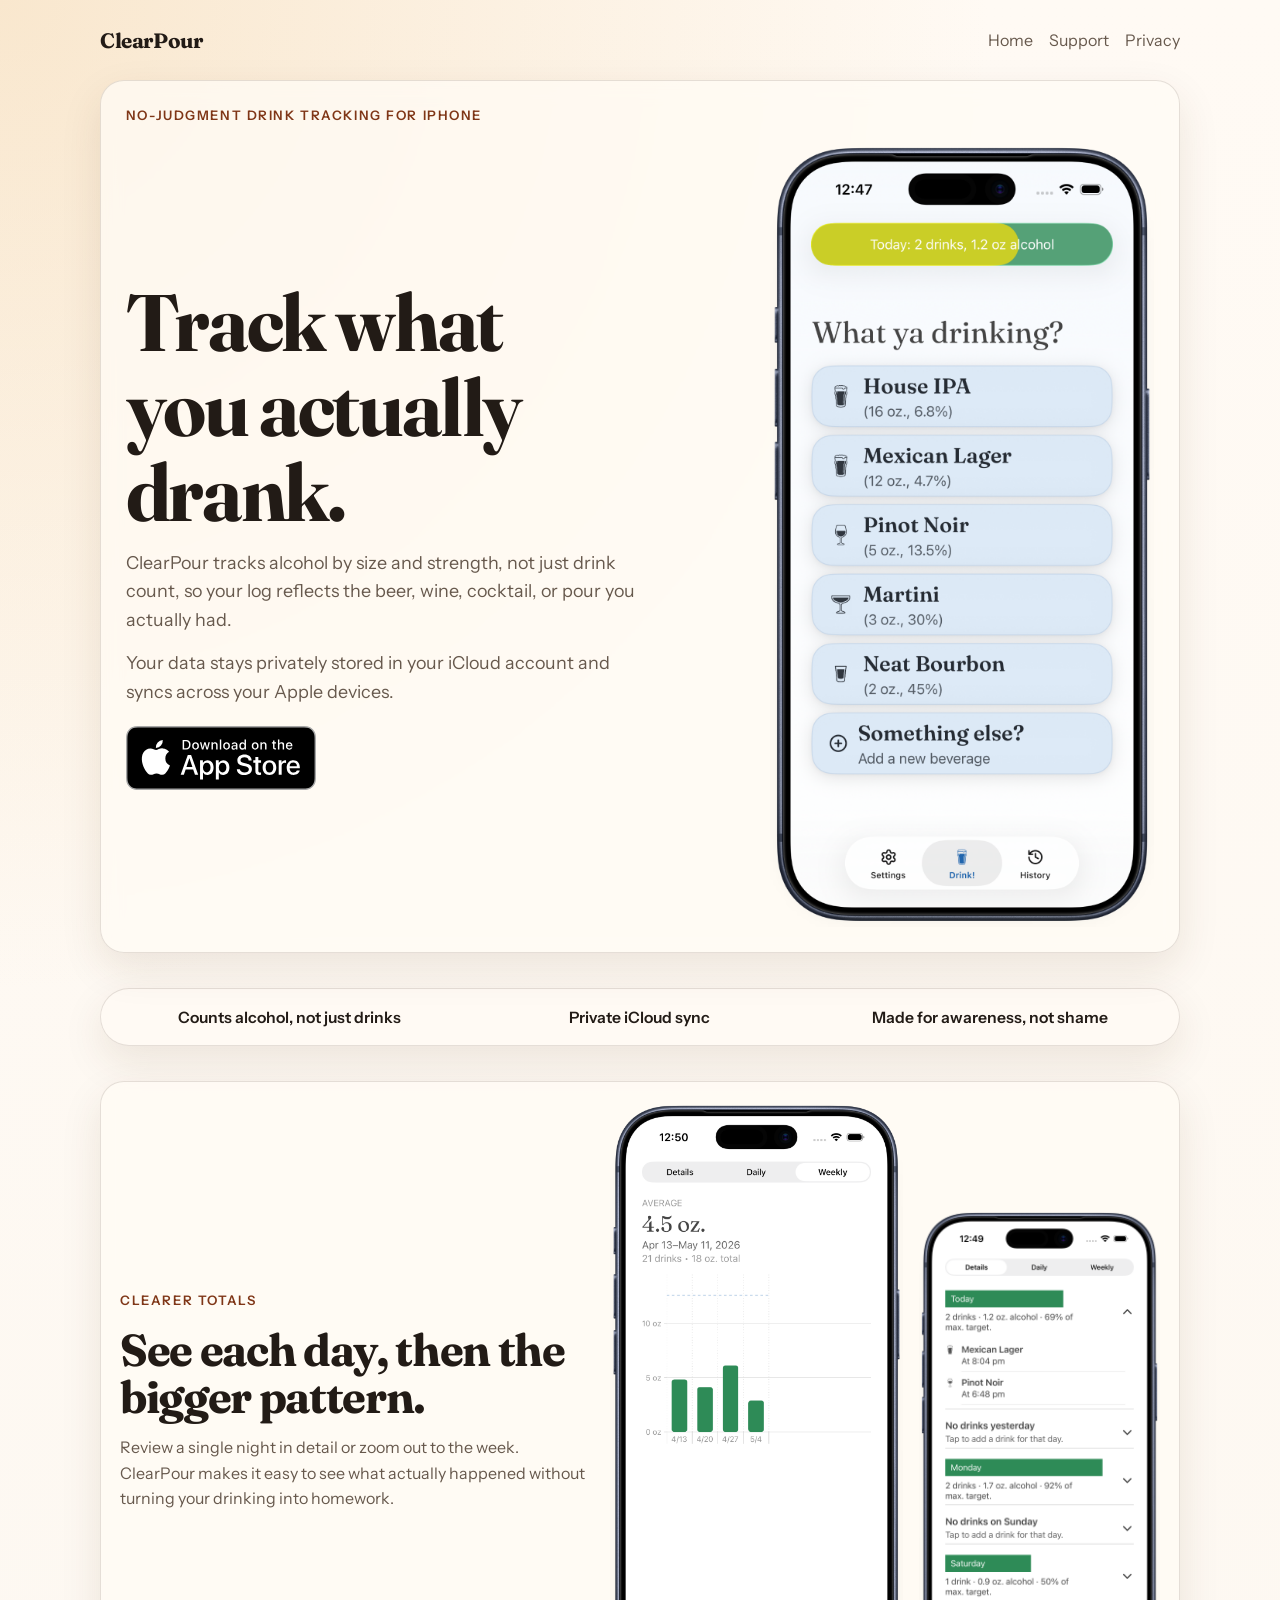
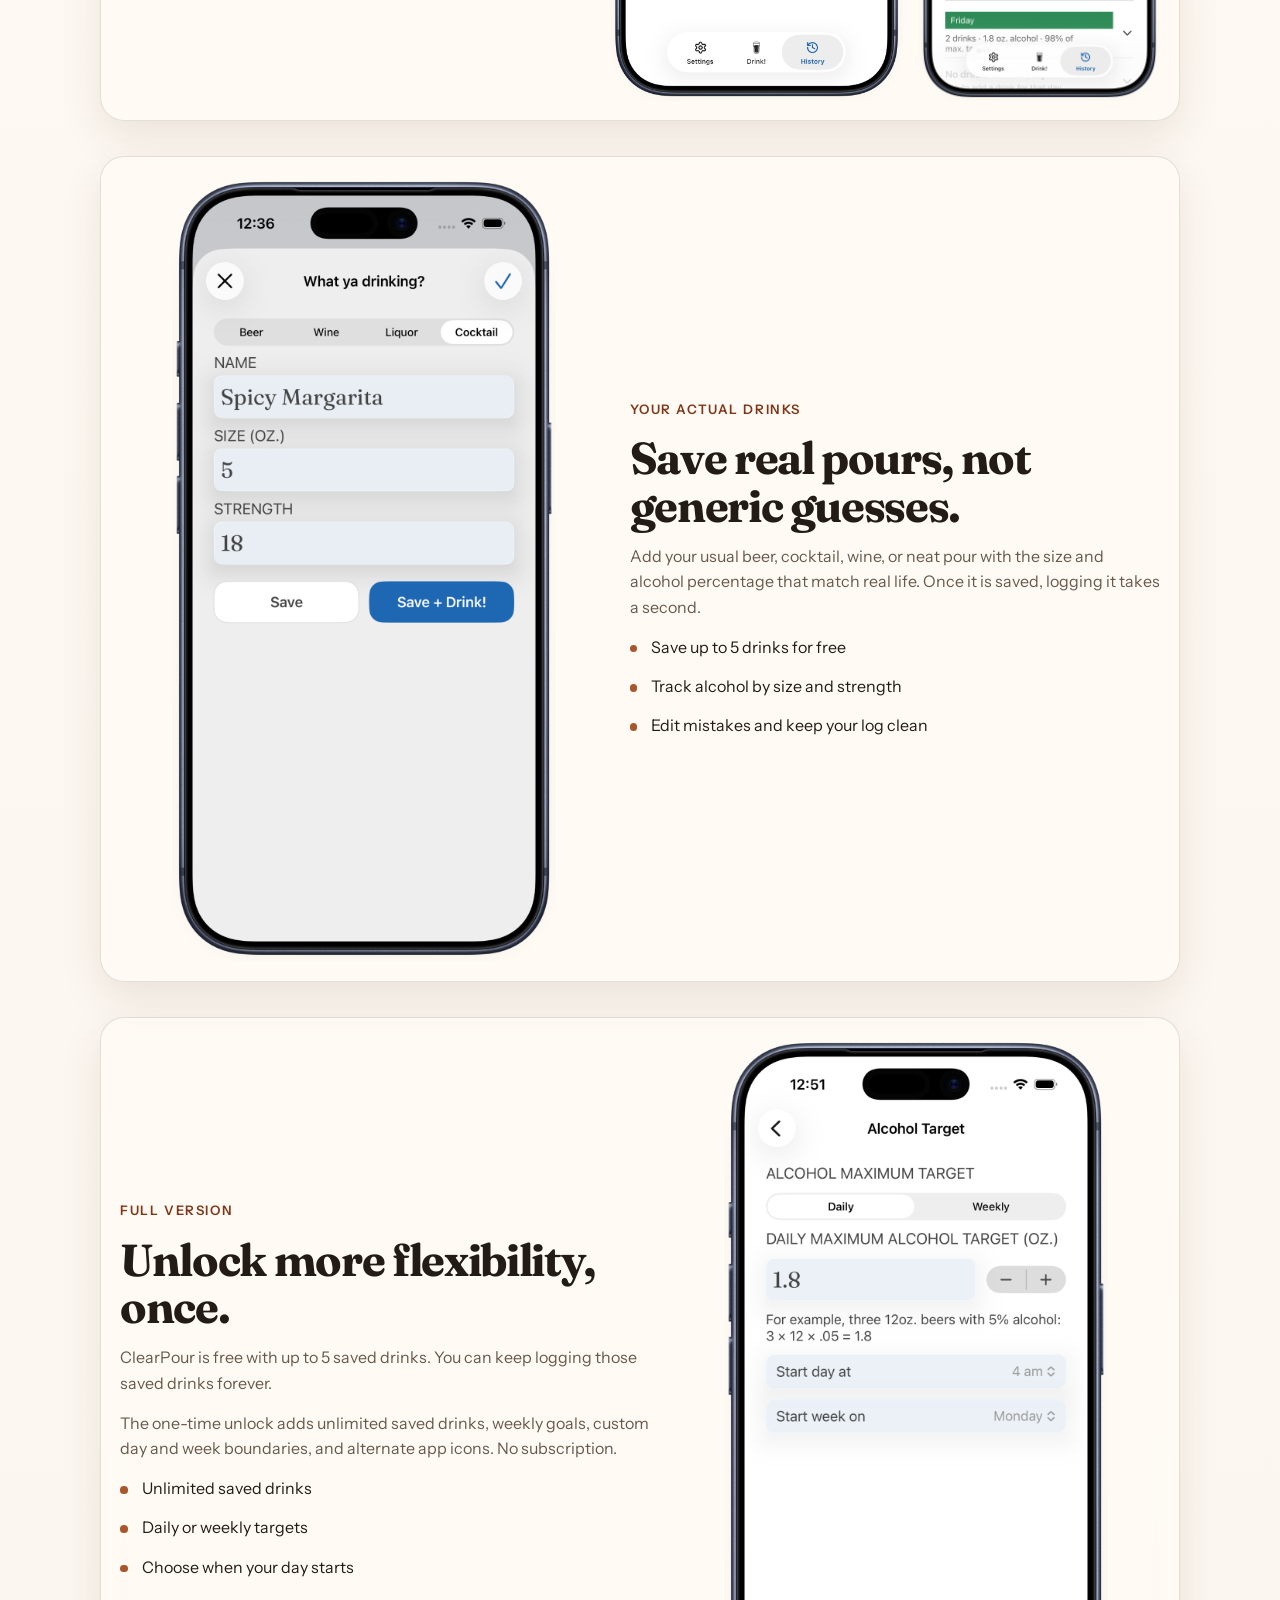
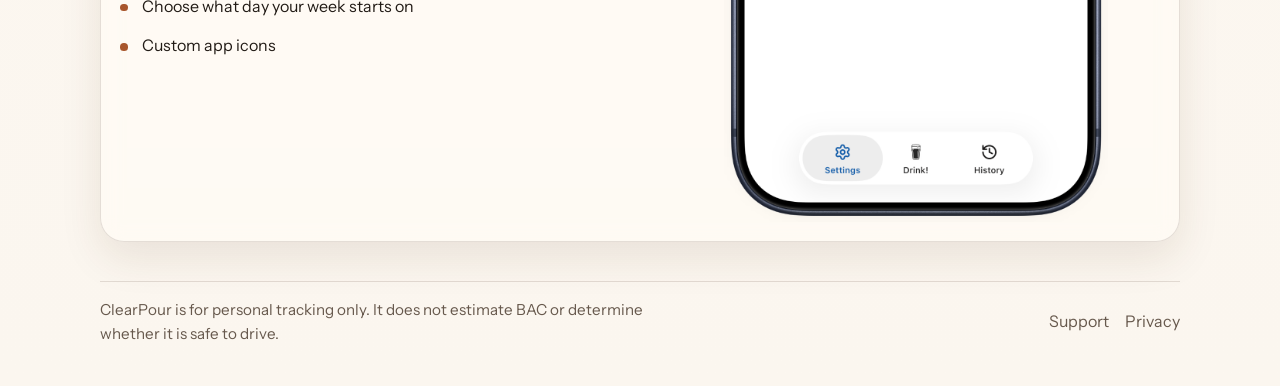
==== commit 13c391e2: "Add official app store button" ====
--- a/index.html
+++ b/index.html
@@ -45,9 +45,12 @@
                 your Apple devices.
               </p>
               <div class="hero-actions">
-                <a class="button" href="#">App Store</a>
-                <a class="button button-secondary" href="/support/">Questions?</a>
-                <a class="text-link" href="/privacy/">Privacy</a>
+                <a class="app-store-badge" href="#" aria-label="Download ClearPour on the App Store">
+                  <img
+                    src="/assets/download-on-the-app-store.svg"
+                    alt="Download on the App Store"
+                  />
+                </a>
               </div>
             </div>
             <figure class="hero-phone">
--- a/assets/styles.css
+++ b/assets/styles.css
@@ -141,8 +141,9 @@
 }
 
 h1 {
-  max-width: 9ch;
+  max-width: 14ch;
   font-size: clamp(2.8rem, 13vw, 5rem);
+  text-wrap: balance;
 }
 
 h2 {
@@ -172,6 +173,17 @@
   flex-wrap: wrap;
   gap: 0.8rem;
   padding-top: 0.35rem;
+}
+
+.app-store-badge {
+  display: inline-flex;
+  align-items: center;
+}
+
+.app-store-badge img {
+  display: block;
+  width: min(100%, 180px);
+  height: auto;
 }
 
 .button {
@@ -229,6 +241,10 @@
   gap: 1.35rem;
 }
 
+.hero h1 {
+  max-width: 9ch;
+}
+
 .hero-copy,
 .story-copy {
   display: grid;
@@ -379,6 +395,10 @@
     align-items: center;
   }
 
+  .app-store-badge img {
+    width: 190px;
+  }
+
   .button {
     min-width: 150px;
   }
@@ -447,6 +467,11 @@
     width: 100%;
   }
 
+  .app-store-badge img {
+    width: 180px;
+    max-width: 100%;
+  }
+
   .text-link {
     padding-top: 0.35rem;
   }
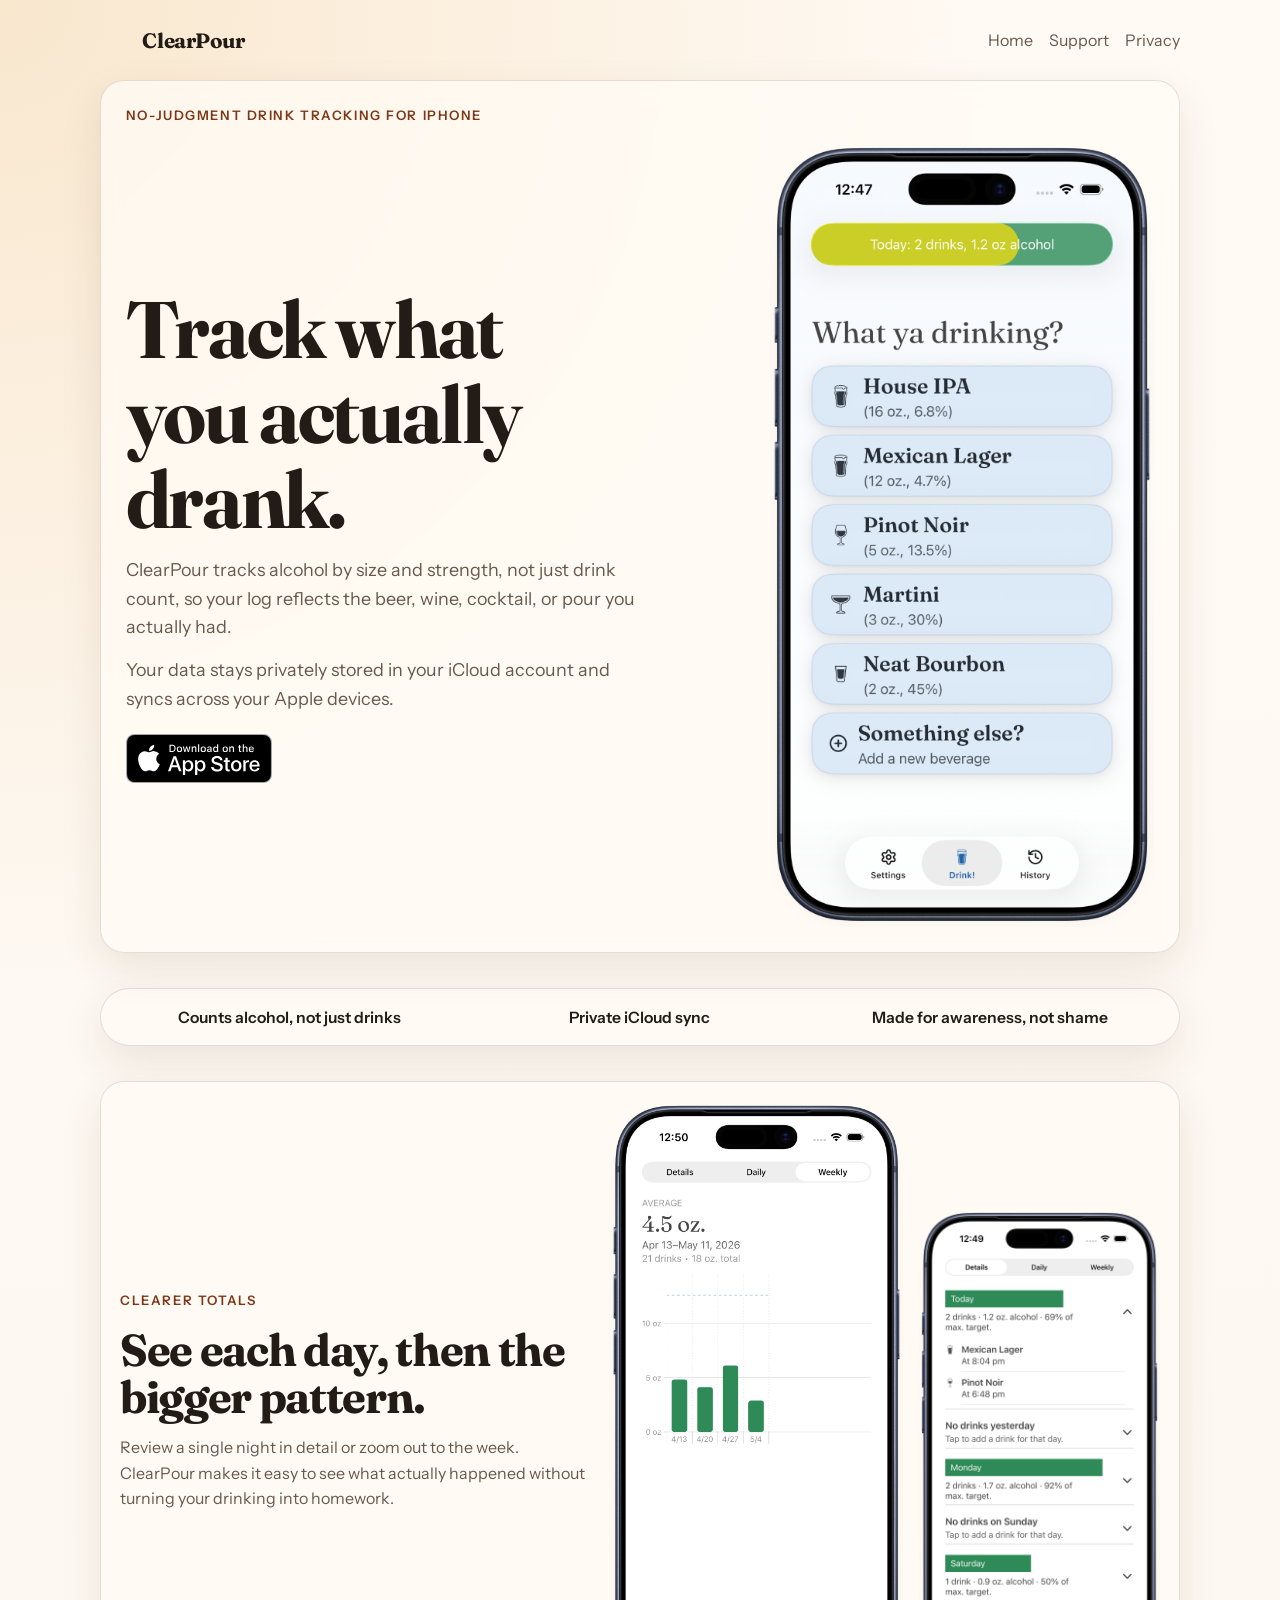
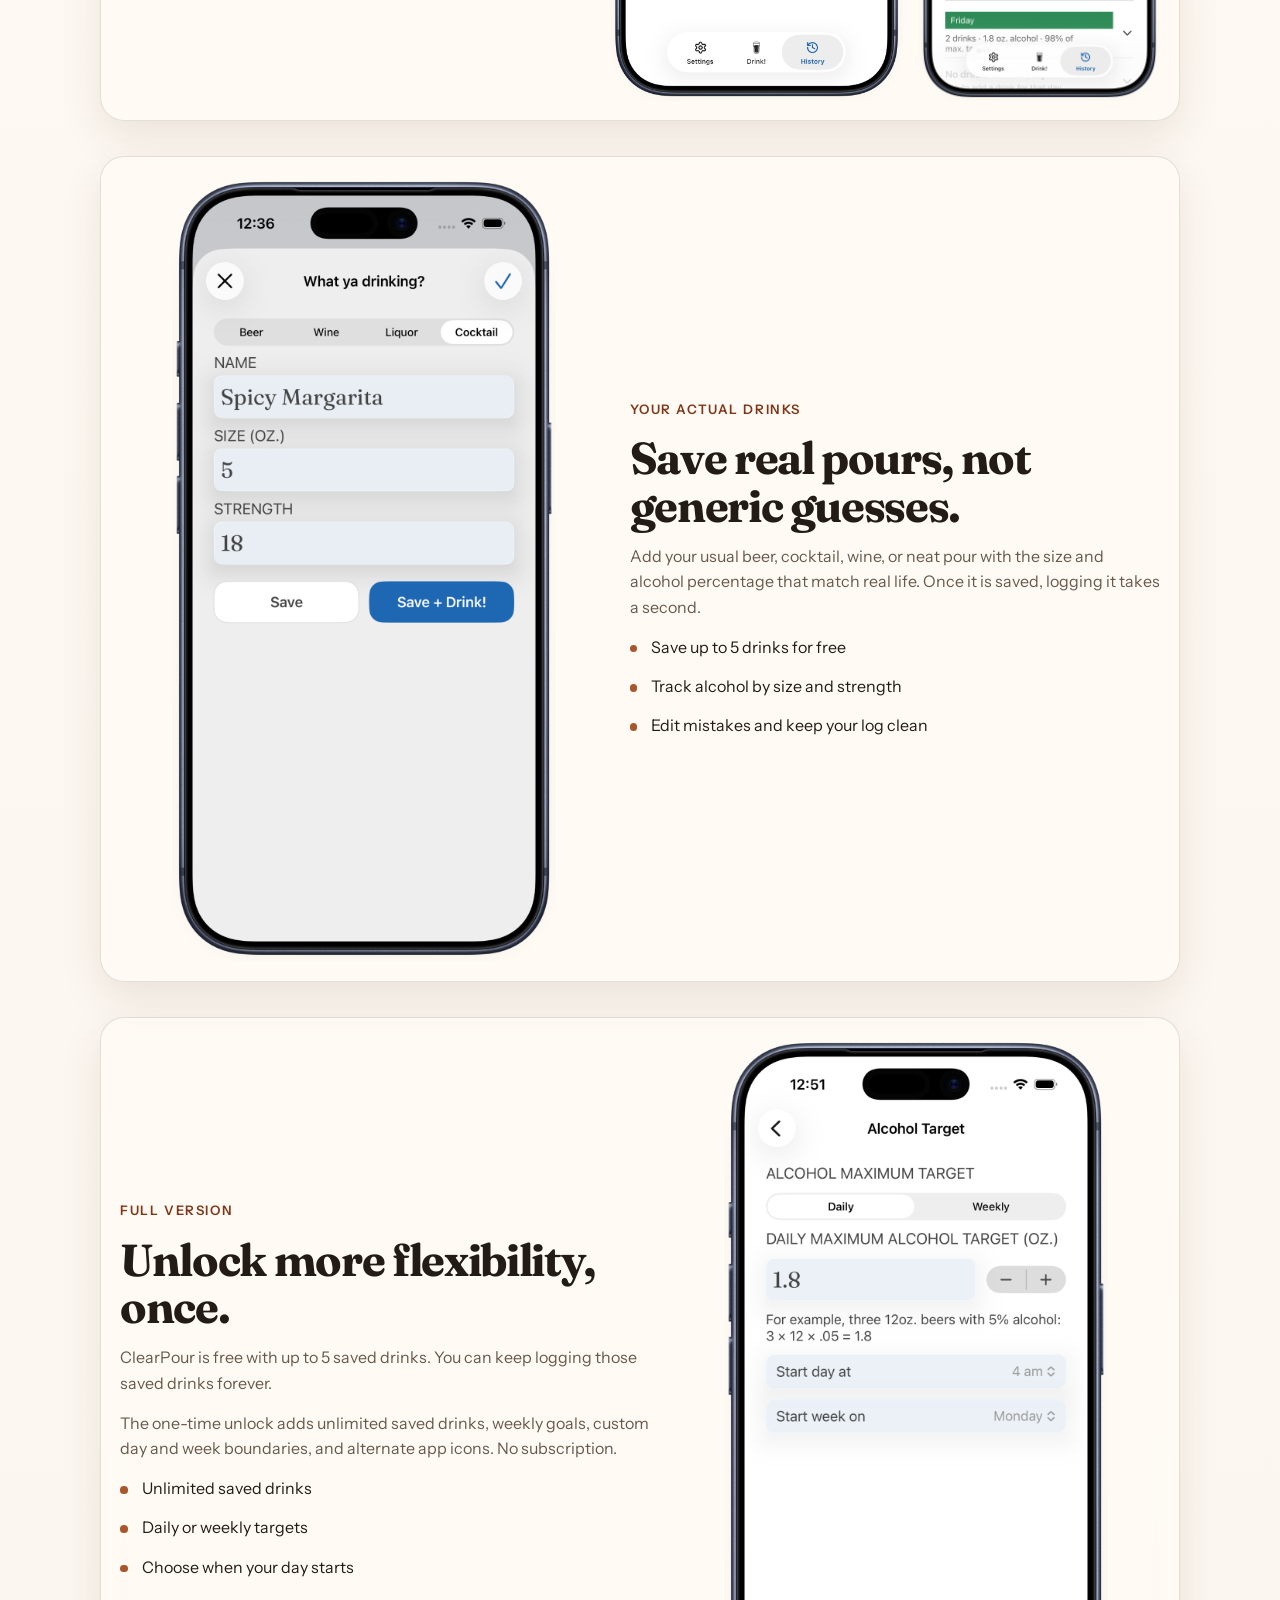
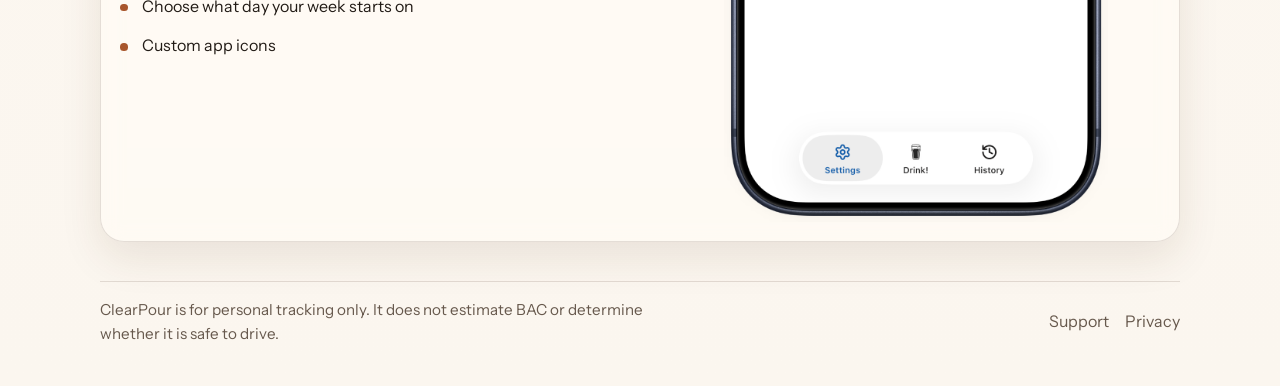
==== commit 5a028fa2: "Add rotating header logo" ====
--- a/index.html
+++ b/index.html
@@ -22,7 +22,15 @@
   <body>
     <div class="site-shell">
       <header class="site-header">
-        <a class="brand" href="/">ClearPour</a>
+        <a class="brand" href="/">
+          <span class="brand-mark" aria-hidden="true">
+            <img class="is-1" src="/assets/containers/beer-pint-glass.png" alt="" />
+            <img class="is-2" src="/assets/containers/wine.png" alt="" />
+            <img class="is-3" src="/assets/containers/shot-glass.png" alt="" />
+            <img class="is-4" src="/assets/containers/coupe-glass.png" alt="" />
+          </span>
+          <span class="brand-text">ClearPour</span>
+        </a>
         <nav class="site-nav" aria-label="Primary">
           <a href="/">Home</a>
           <a href="/support/">Support</a>
--- a/assets/styles.css
+++ b/assets/styles.css
@@ -69,6 +69,63 @@
   font-size: 1.3rem;
   font-weight: 700;
   letter-spacing: -0.02em;
+  display: inline-flex;
+  align-items: center;
+  gap: 0.65rem;
+}
+
+.brand-text {
+  display: inline-block;
+}
+
+.brand-mark {
+  width: 2rem;
+  height: 2rem;
+  position: relative;
+  flex: 0 0 auto;
+  display: inline-flex;
+  align-items: center;
+  justify-content: center;
+}
+
+.brand-mark img {
+  position: absolute;
+  inset: 0;
+  width: 100%;
+  height: 100%;
+  object-fit: contain;
+  filter: grayscale(1) contrast(1.16) brightness(0.98);
+  mix-blend-mode: multiply;
+  opacity: 0;
+  animation: brand-rotate 24s infinite;
+}
+
+.brand-mark .is-1 {
+  animation-delay: 0s;
+}
+
+.brand-mark .is-2 {
+  animation-delay: 6s;
+}
+
+.brand-mark .is-3 {
+  animation-delay: 12s;
+}
+
+.brand-mark .is-4 {
+  animation-delay: 18s;
+}
+
+@keyframes brand-rotate {
+  0%,
+  18% {
+    opacity: 1;
+  }
+
+  25%,
+  100% {
+    opacity: 0;
+  }
 }
 
 .site-nav,
@@ -396,7 +453,7 @@
   }
 
   .app-store-badge img {
-    width: 190px;
+    width: 146px;
   }
 
   .button {
@@ -467,6 +524,15 @@
     width: 100%;
   }
 
+  .brand {
+    gap: 0.55rem;
+  }
+
+  .brand-mark {
+    width: 1.8rem;
+    height: 1.8rem;
+  }
+
   .app-store-badge img {
     width: 180px;
     max-width: 100%;
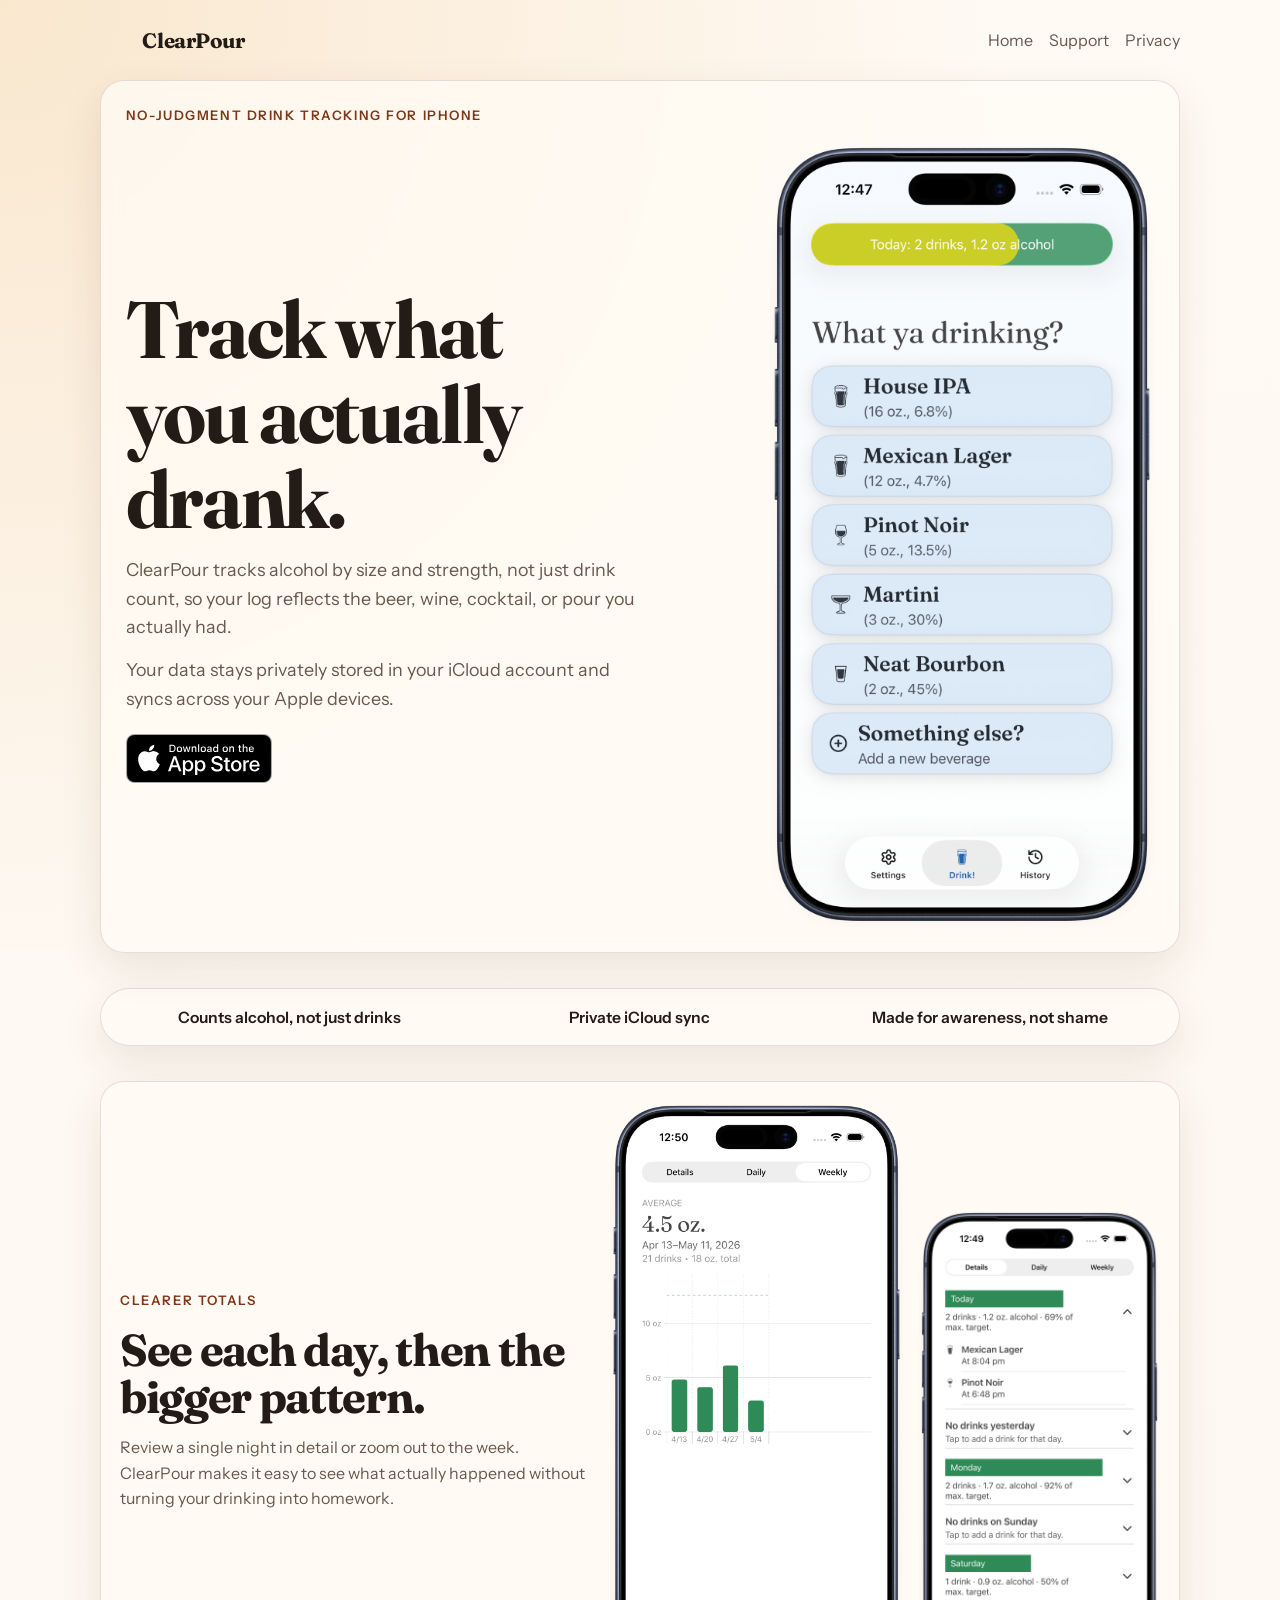
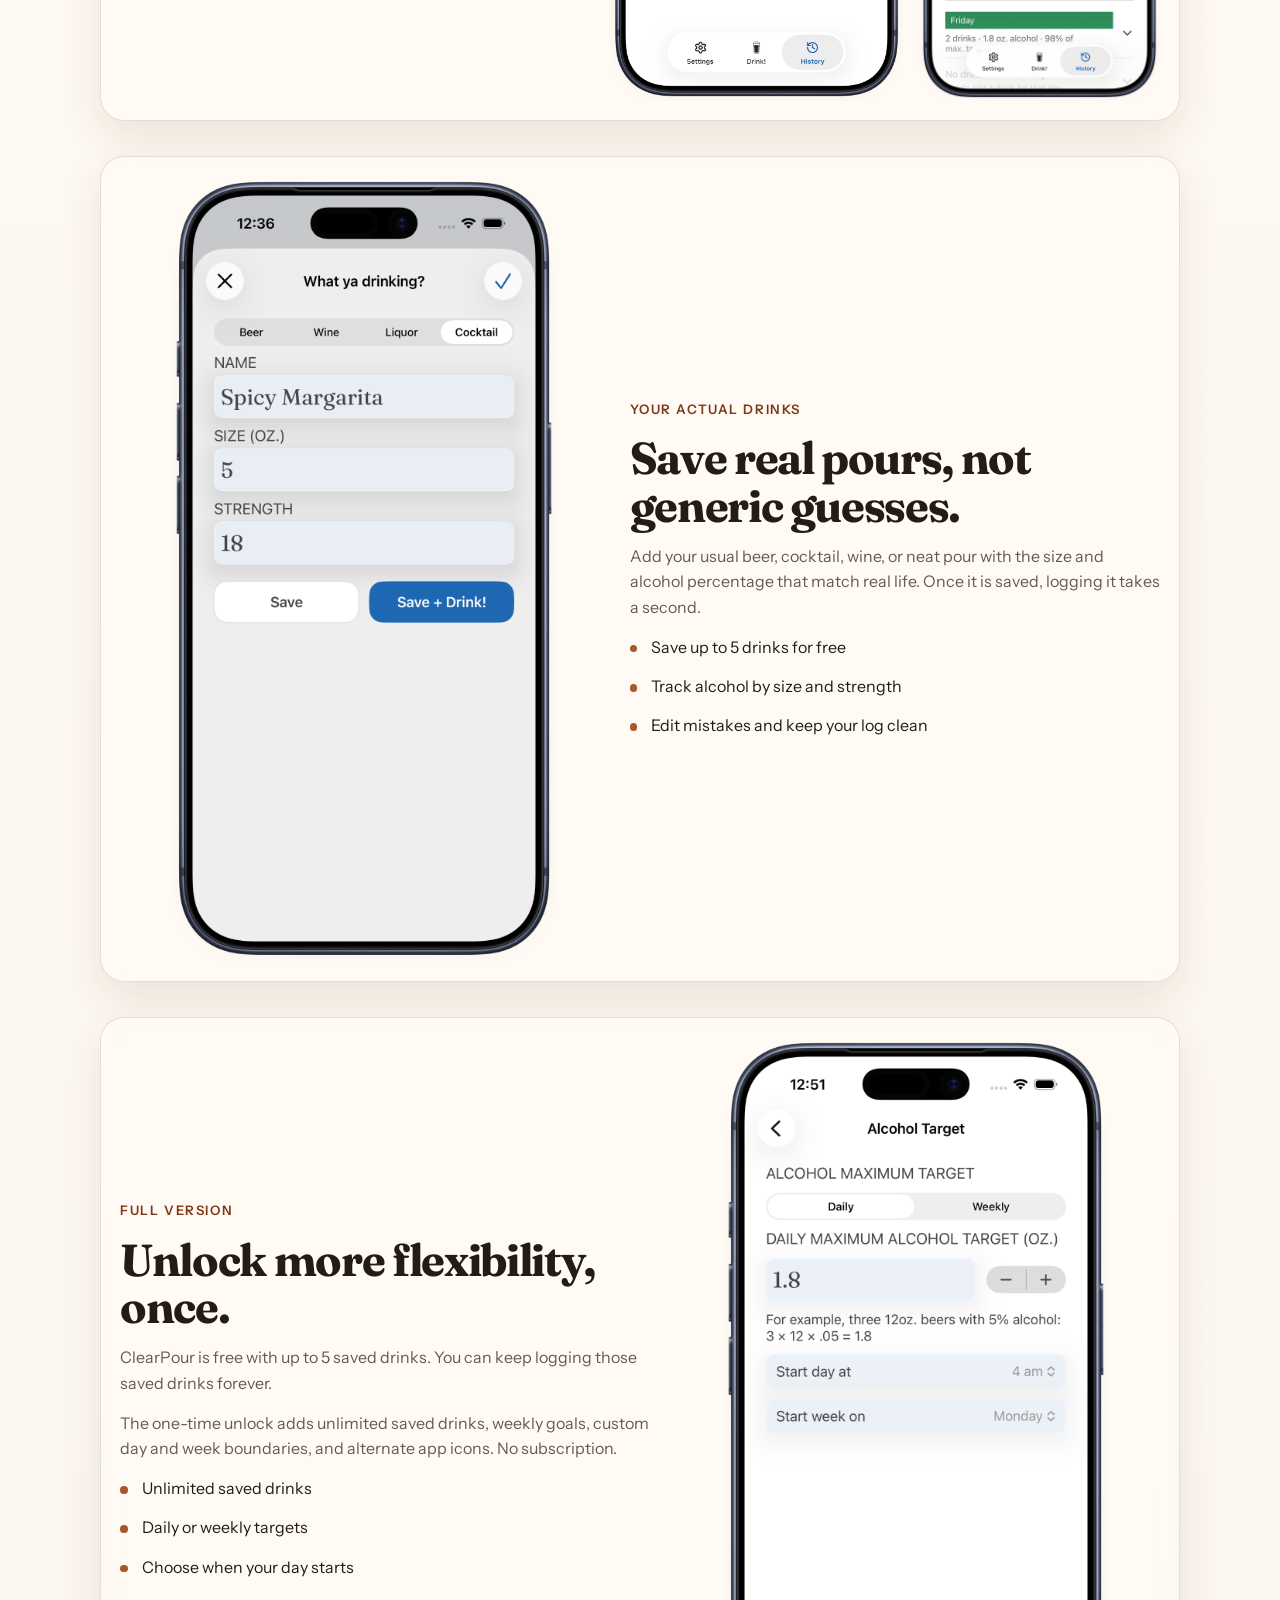
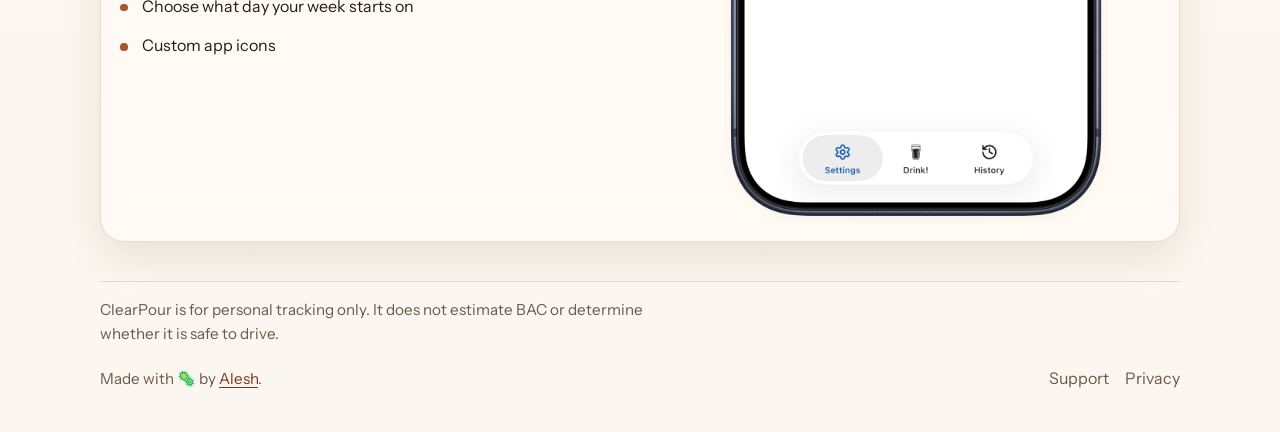
==== commit 6fef3a32: "Add 'made by alesh' component" ====
--- a/index.html
+++ b/index.html
@@ -18,6 +18,7 @@
     <link rel="icon" type="image/png" sizes="16x16" href="/assets/icons/favicon-16x16.png" />
     <link rel="apple-touch-icon" sizes="180x180" href="/apple-touch-icon.png" />
     <link rel="stylesheet" href="/assets/styles.css" />
+    <script src="/assets/made-by-alesh.js" defer></script>
   </head>
   <body>
     <div class="site-shell">
@@ -152,8 +153,15 @@
         </section>
       </main>
 
+      <section class="site-note">
+        <p>
+          ClearPour is for personal tracking only. It does not estimate BAC or
+          determine whether it is safe to drive.
+        </p>
+      </section>
+
       <footer class="site-footer">
-        <p>ClearPour is for personal tracking only. It does not estimate BAC or determine whether it is safe to drive.</p>
+        <p><made-by-alesh></made-by-alesh></p>
         <div class="footer-links">
           <a href="/support/">Support</a>
           <a href="/privacy/">Privacy</a>
--- a/assets/styles.css
+++ b/assets/styles.css
@@ -146,6 +146,17 @@
   color: var(--ink);
 }
 
+.site-note {
+  margin-top: 2.4rem;
+  padding: 1rem 0 0.2rem;
+  border-top: 1px solid var(--line);
+}
+
+.site-note p {
+  max-width: 36rem;
+  font-size: 0.95rem;
+}
+
 main,
 .page-main {
   display: grid;
@@ -432,13 +443,11 @@
 }
 
 .site-footer {
-  margin-top: 2.4rem;
-  padding-top: 1rem;
-  border-top: 1px solid var(--line);
+  margin-top: 0.15rem;
+  padding-top: 0.9rem;
 }
 
 .site-footer p {
-  max-width: 36rem;
   font-size: 0.95rem;
 }
 
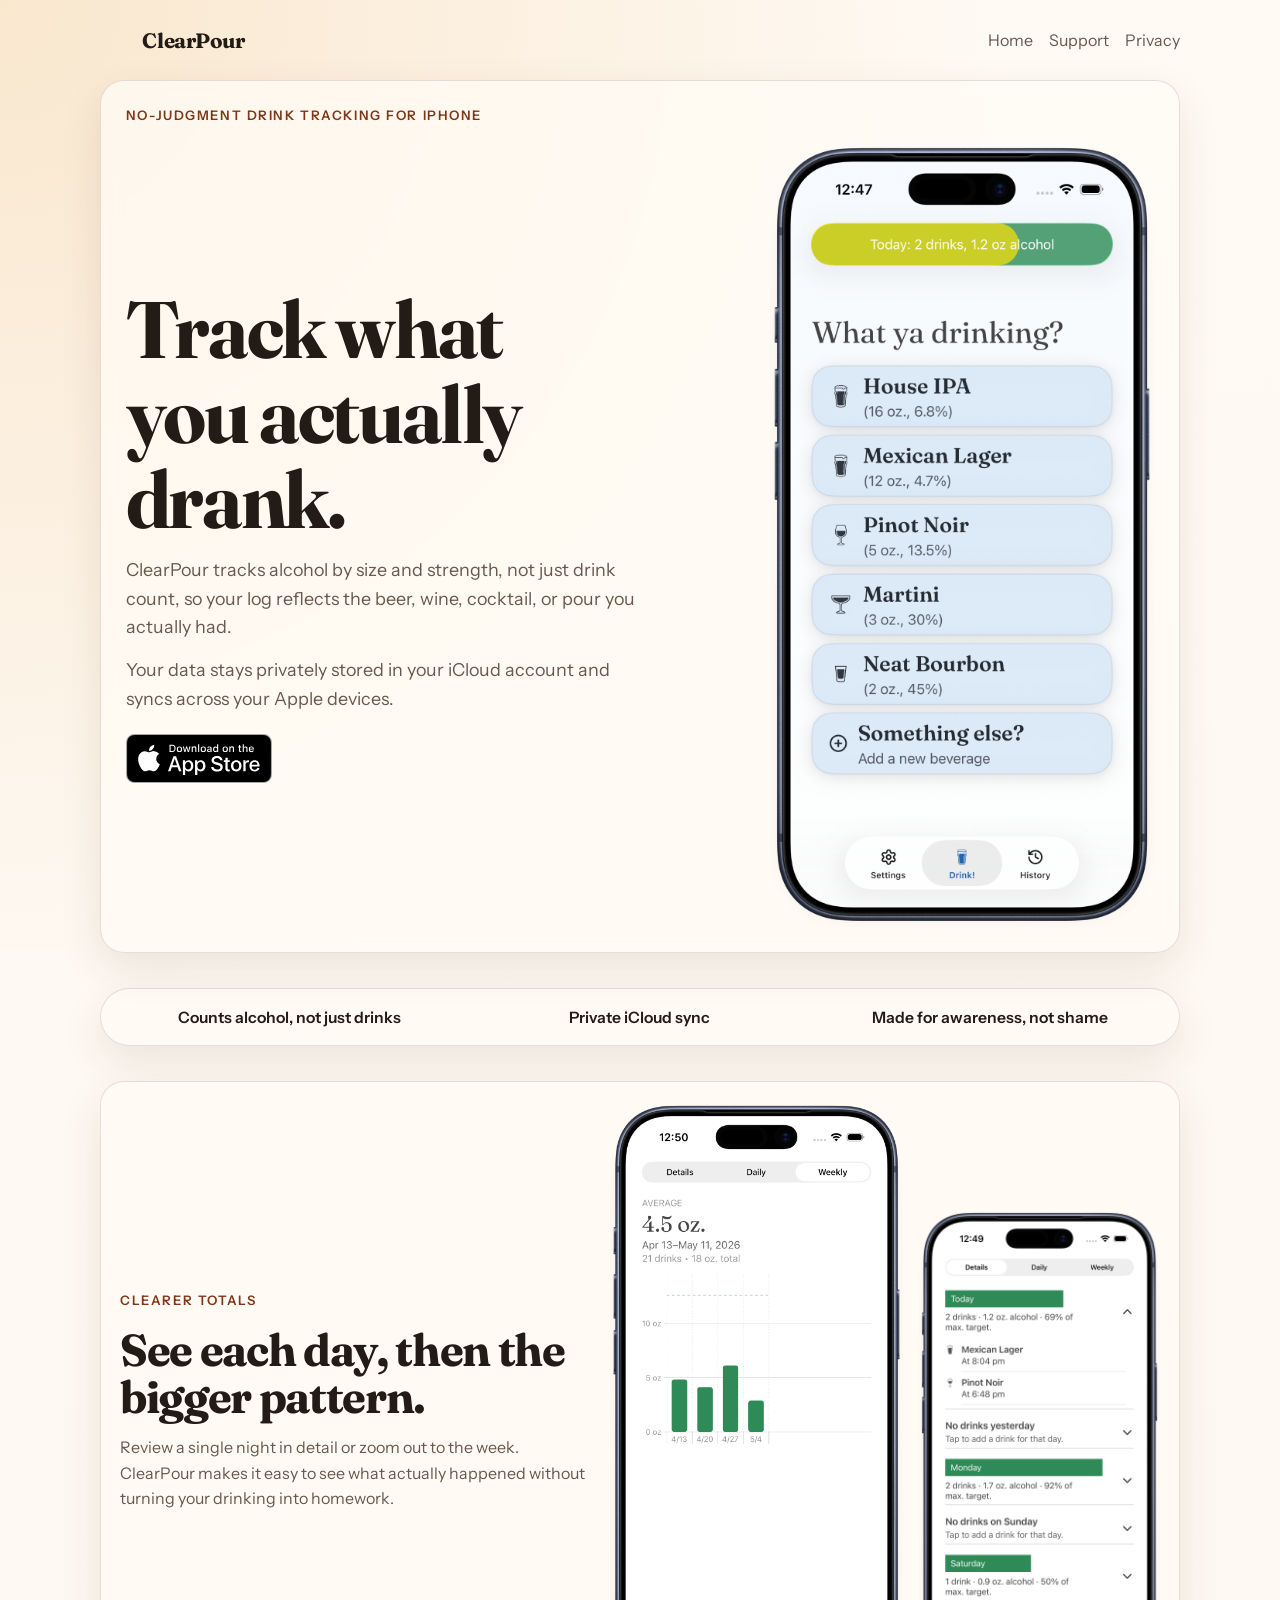
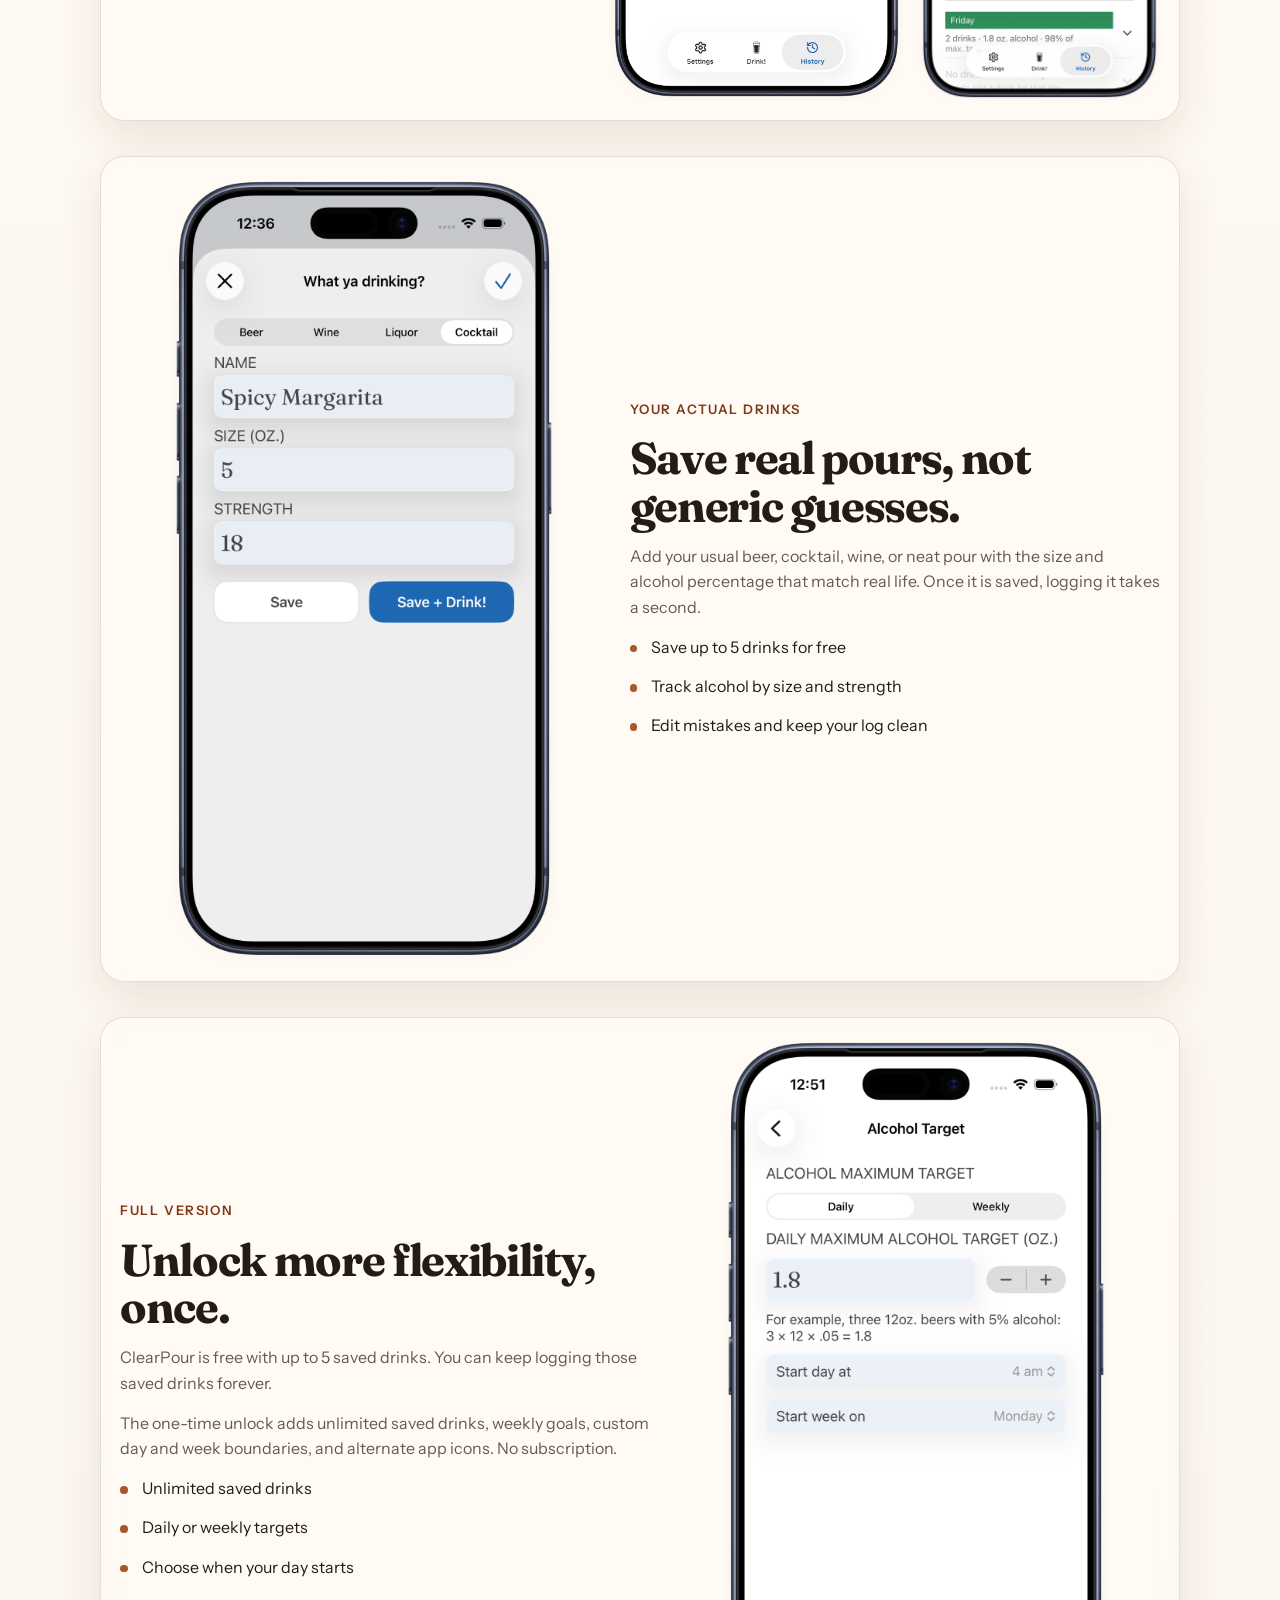
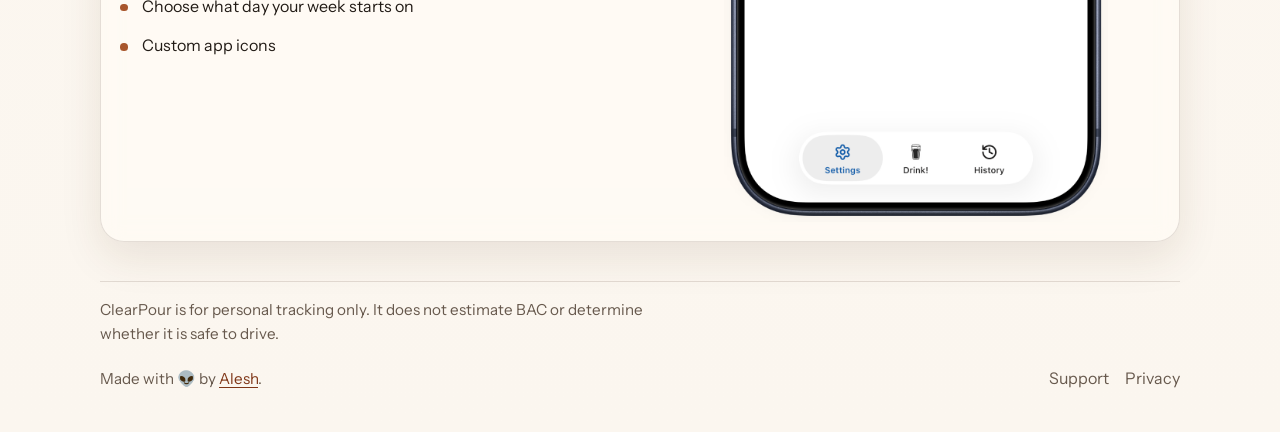
==== commit 9e747533: "Add App Store link" ====
--- a/index.html
+++ b/index.html
@@ -54,7 +54,7 @@
                 your Apple devices.
               </p>
               <div class="hero-actions">
-                <a class="app-store-badge" href="#" aria-label="Download ClearPour on the App Store">
+                <a class="app-store-badge" href="https://apps.apple.com/app/clearpour/id6763382651" aria-label="Download ClearPour on the App Store">
                   <img
                     src="/assets/download-on-the-app-store.svg"
                     alt="Download on the App Store"
--- a/assets/styles.css
+++ b/assets/styles.css
@@ -246,6 +246,7 @@
 .app-store-badge {
   display: inline-flex;
   align-items: center;
+  cursor: pointer;
 }
 
 .app-store-badge img {
